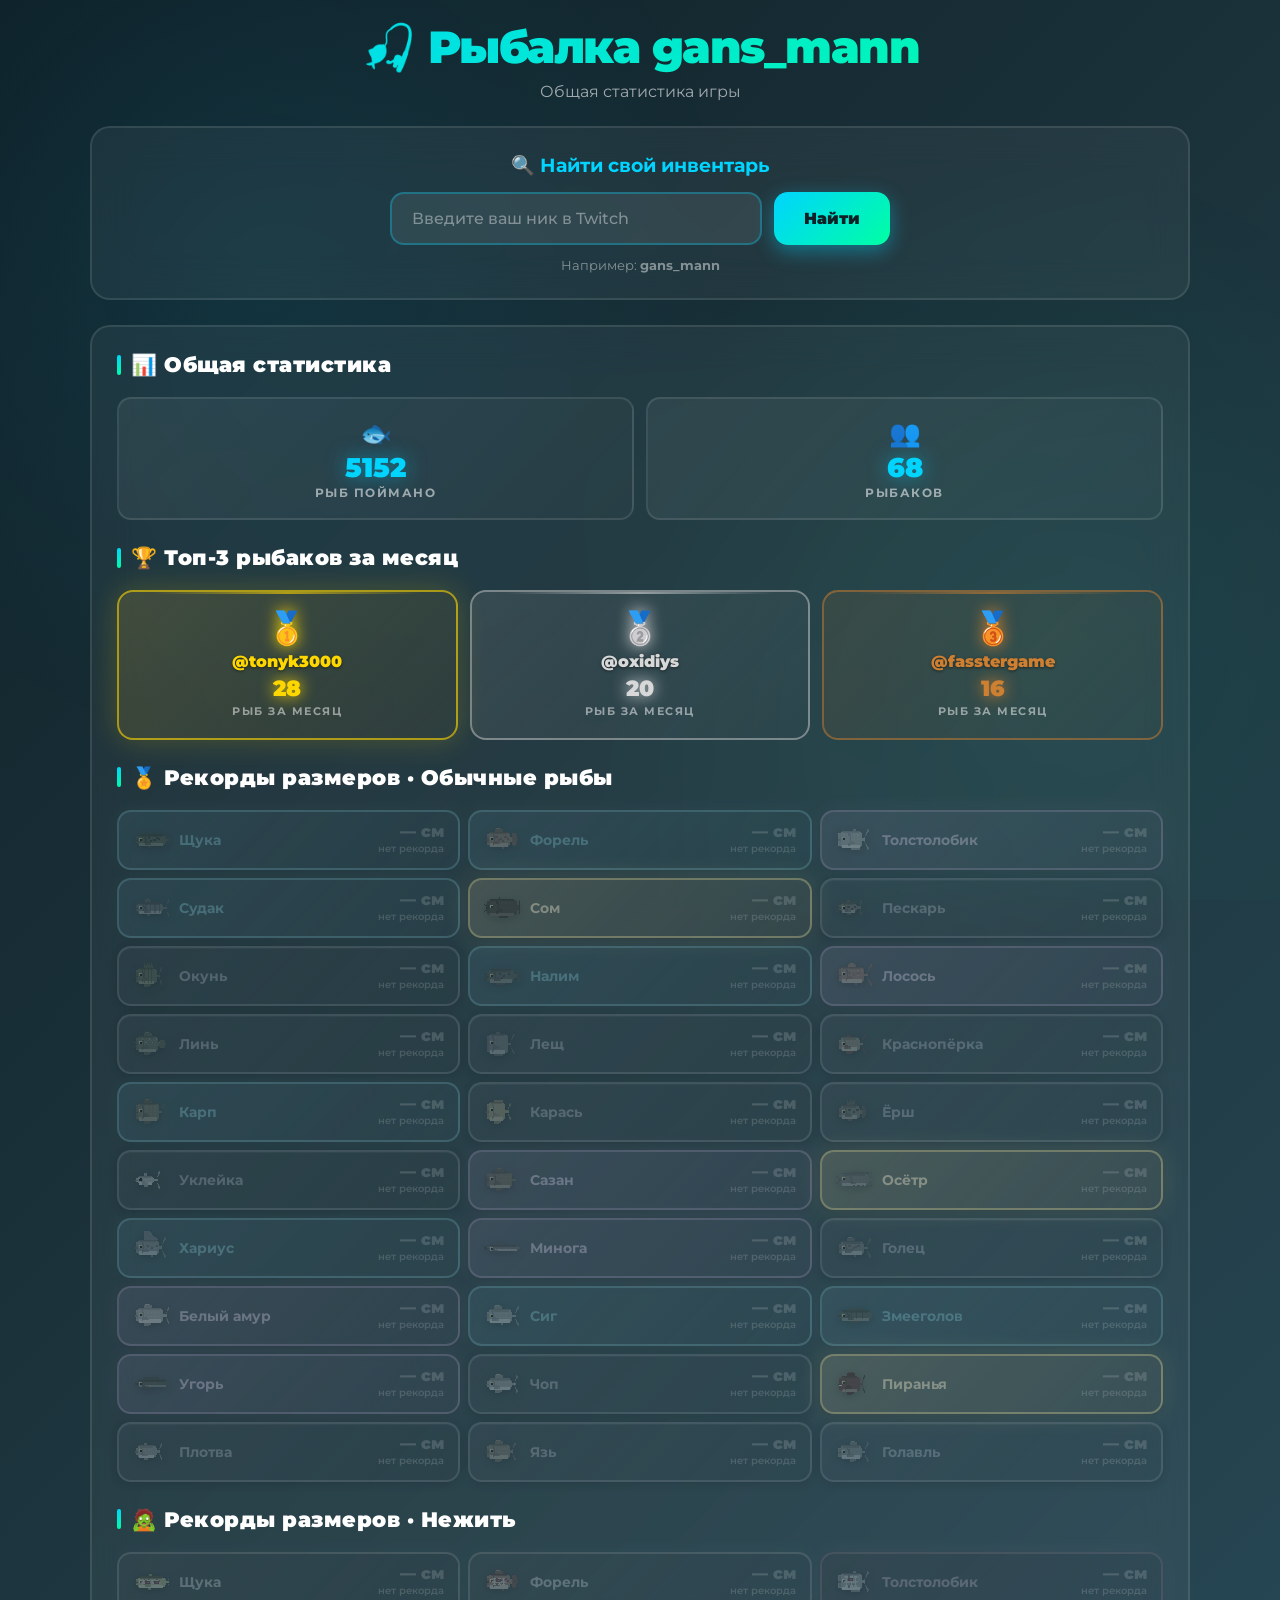
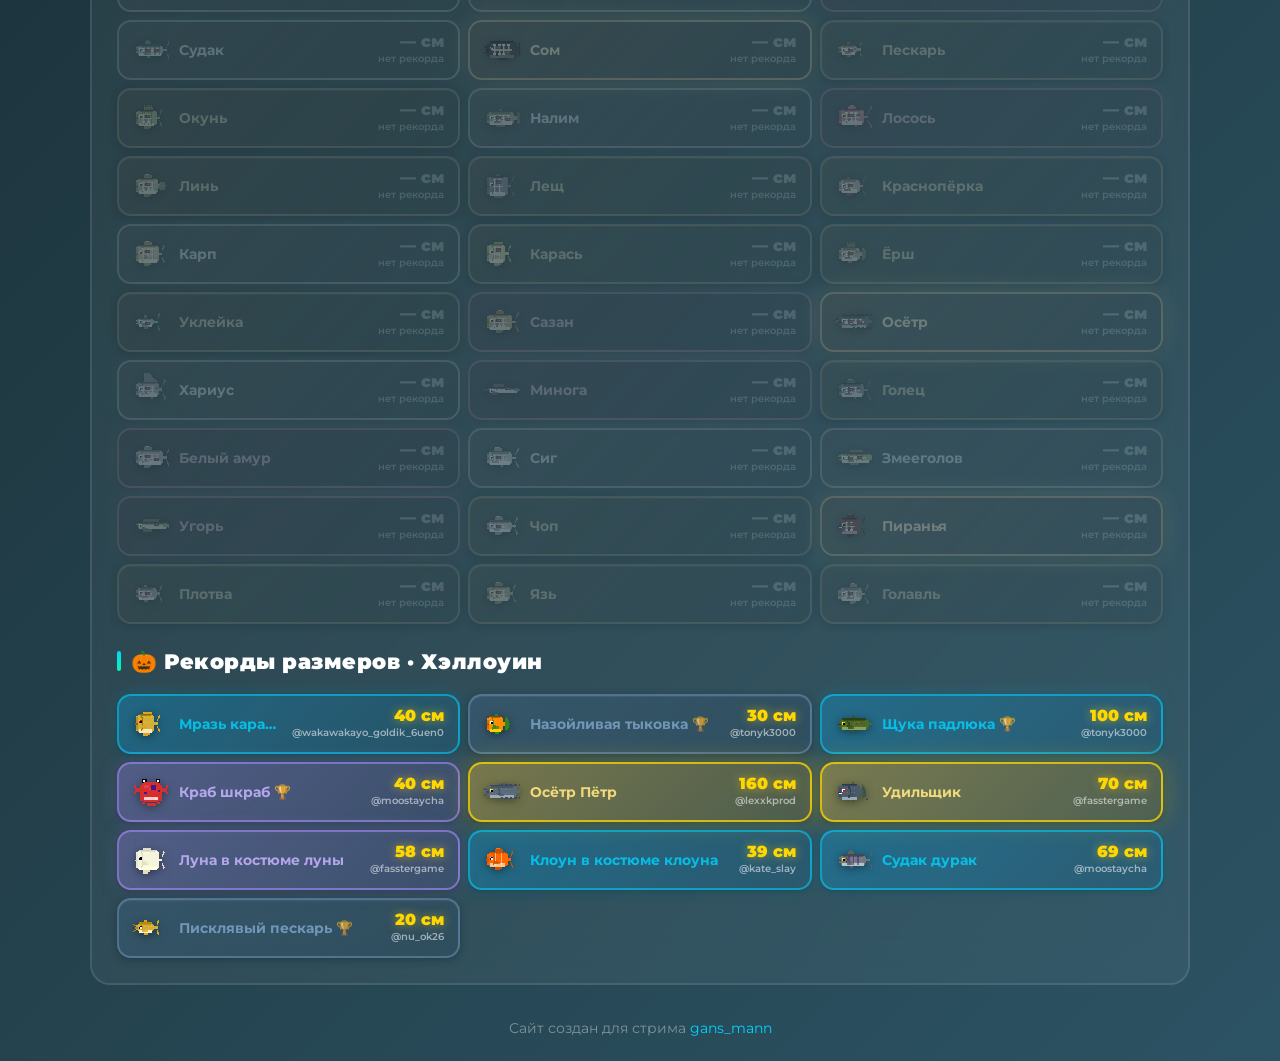
==== index.html @ c693cc6c "Update index.html" ====
<!DOCTYPE html>
<html lang="ru">
<head>
<meta charset="UTF-8">
<meta name="viewport" content="width=device-width, initial-scale=1.0">
<title>🎣 Рыбалка gans_mann</title>
<link rel="preconnect" href="https://fonts.googleapis.com">
<link rel="preconnect" href="https://fonts.gstatic.com" crossorigin>
<link href="https://fonts.googleapis.com/css2?family=Montserrat:wght@400;600;700;900&display=swap" rel="stylesheet">
<style>
* { margin: 0; padding: 0; box-sizing: border-box; }
body {
    font-family: 'Montserrat', sans-serif;
    background: linear-gradient(135deg, #0f2027 0%, #203a43 50%, #2c5364 100%);
    min-height: 100vh; color: #fff; padding: 10px;
    display: flex; justify-content: center; align-items: flex-start;
    padding-top: 20px; position: relative; overflow-x: hidden;
}
body::before {
    content: ''; position: fixed; top: 0; left: 0; width: 100%; height: 100%;
    background-image:
        radial-gradient(circle at 20% 30%, rgba(0,200,255,0.08) 0%, transparent 40%),
        radial-gradient(circle at 80% 70%, rgba(0,255,200,0.06) 0%, transparent 40%);
    pointer-events: none; z-index: 0;
}
.container { width: 100%; max-width: 1100px; position: relative; z-index: 1; }

.header { text-align: center; margin-bottom: 25px; animation: fadeInDown 0.7s ease; }
.header h1 {
    font-size: 2.8rem; font-weight: 900;
    background: linear-gradient(135deg, #00d4ff, #00ffa3);
    -webkit-background-clip: text; -webkit-text-fill-color: transparent;
    background-clip: text; margin-bottom: 8px; letter-spacing: -1.5px;
}
.header .subtitle { font-size: 1rem; color: rgba(255,255,255,0.6); }

.search-form {
    background: rgba(255,255,255,0.05);
    backdrop-filter: blur(20px);
    border: 2px solid rgba(255,255,255,0.1);
    border-radius: 20px;
    padding: 25px 30px;
    margin-bottom: 25px;
    text-align: center;
    animation: fadeInUp 0.7s ease;
}
.search-form h2 { font-size: 1.2rem; margin-bottom: 15px; color: #00d4ff; font-weight: 700; }
.search-input-wrap { display: flex; gap: 12px; max-width: 500px; margin: 0 auto; }
.search-input {
    flex: 1; padding: 15px 20px;
    background: rgba(255,255,255,0.08);
    border: 2px solid rgba(0,212,255,0.3);
    border-radius: 14px; color: #fff;
    font-family: 'Montserrat', sans-serif;
    font-size: 1rem; font-weight: 600;
    transition: all 0.3s; outline: none;
}
.search-input::placeholder { color: rgba(255,255,255,0.4); font-weight: 500; }
.search-input:focus {
    border-color: rgba(0,212,255,0.8);
    background: rgba(255,255,255,0.12);
    box-shadow: 0 0 30px rgba(0,212,255,0.3);
}
.search-button {
    padding: 15px 30px;
    background: linear-gradient(135deg, #00d4ff, #00ffa3);
    border: none; border-radius: 14px;
    color: #0f2027;
    font-family: 'Montserrat', sans-serif;
    font-size: 1rem; font-weight: 900;
    cursor: pointer; transition: all 0.3s;
    white-space: nowrap;
    box-shadow: 0 6px 20px rgba(0,212,255,0.4);
}
.search-button:hover { transform: translateY(-2px); box-shadow: 0 10px 30px rgba(0,212,255,0.6); filter: brightness(1.1); }
.search-hint { margin-top: 12px; font-size: 0.82rem; color: rgba(255,255,255,0.45); }

.section {
    background: rgba(255,255,255,0.05);
    backdrop-filter: blur(20px);
    border: 2px solid rgba(255,255,255,0.1);
    border-radius: 20px;
    padding: 25px;
    margin-bottom: 20px;
    animation: fadeInUp 0.9s ease;
}
.section h2 {
    font-size: 1.3rem; margin-bottom: 20px;
    display: flex; align-items: center; gap: 10px;
    font-weight: 900; letter-spacing: 0.5px;
}
.section h2::before {
    content: ''; width: 4px; height: 20px;
    background: linear-gradient(135deg, #00d4ff, #00ffa3);
    border-radius: 2px;
}

.stats-mini {
    display: grid;
    grid-template-columns: repeat(auto-fit, minmax(180px, 1fr));
    gap: 12px;
    margin-bottom: 25px;
}
.stat-mini {
    background: linear-gradient(135deg, rgba(255,255,255,0.06) 0%, rgba(255,255,255,0.02) 100%);
    border: 2px solid rgba(255,255,255,0.1);
    border-radius: 14px;
    padding: 18px;
    text-align: center;
    transition: all 0.3s;
}
.stat-mini:hover {
    transform: translateY(-3px);
    border-color: rgba(0,212,255,0.5);
    background: linear-gradient(135deg, rgba(0,212,255,0.12) 0%, rgba(0,212,255,0.04) 100%);
}
.stat-mini .stat-icon { font-size: 1.6rem; margin-bottom: 6px; }
.stat-mini .stat-value {
    font-size: 1.7rem; font-weight: 900;
    color: #00d4ff; line-height: 1;
    margin-bottom: 5px;
    text-shadow: 0 0 20px rgba(0,212,255,0.5);
}
.stat-mini .stat-label {
    font-size: 0.72rem;
    color: rgba(255,255,255,0.55);
    text-transform: uppercase;
    letter-spacing: 1.5px;
    font-weight: 700;
}

.top-players {
    display: grid;
    grid-template-columns: repeat(3, 1fr);
    gap: 12px;
    margin-bottom: 25px;
}
.top-player-card {
    background: linear-gradient(135deg, rgba(255,255,255,0.06) 0%, rgba(255,255,255,0.02) 100%);
    border: 2px solid rgba(255,255,255,0.1);
    border-radius: 16px;
    padding: 20px 15px;
    text-align: center;
    position: relative;
    overflow: hidden;
    transition: all 0.35s;
}
.top-player-card::before {
    content: ''; position: absolute; top: 0; left: 10%; right: 10%;
    height: 2px; opacity: 0.6;
    background: linear-gradient(90deg, transparent 0%, currentColor 50%, transparent 100%);
}
.top-player-card:hover { transform: translateY(-4px); }
.top-player-card .rank {
    font-size: 2rem; margin-bottom: 8px;
    line-height: 1;
    filter: drop-shadow(0 0 8px currentColor);
}
.top-player-card .player-name {
    font-size: 1rem; font-weight: 900;
    margin-bottom: 6px;
    word-break: break-word;
    text-shadow: 0 1px 3px rgba(0,0,0,0.5);
}
.top-player-card .player-count {
    font-size: 1.4rem; font-weight: 900;
    line-height: 1;
    text-shadow: 0 0 15px currentColor;
}
.top-player-card .player-count-label {
    font-size: 0.68rem;
    color: rgba(255,255,255,0.5);
    text-transform: uppercase;
    letter-spacing: 1.5px;
    font-weight: 700;
    margin-top: 4px;
}
.top-player-card.rank-1 {
    color: #ffd700;
    border-color: rgba(255,215,0,0.6);
    background: linear-gradient(135deg, rgba(255,200,50,0.15) 0%, rgba(200,140,0,0.05) 100%);
    box-shadow: 0 0 30px rgba(255,215,0,0.2);
}
.top-player-card.rank-1 .player-count { color: #ffd700; }
.top-player-card.rank-2 {
    color: #d8d8d8;
    border-color: rgba(200,200,200,0.5);
    background: linear-gradient(135deg, rgba(200,200,200,0.12) 0%, rgba(150,150,150,0.04) 100%);
}
.top-player-card.rank-2 .player-count { color: #d8d8d8; }
.top-player-card.rank-3 {
    color: #cd7f32;
    border-color: rgba(205,127,50,0.5);
    background: linear-gradient(135deg, rgba(205,127,50,0.12) 0%, rgba(150,90,30,0.04) 100%);
}
.top-player-card.rank-3 .player-count { color: #cd7f32; }

.records-grid {
    display: grid;
    grid-template-columns: repeat(auto-fill, minmax(260px, 1fr));
    gap: 8px;
}

.record-card {
    position: relative;
    cursor: pointer;
    z-index: 1;
    border-radius: 14px;
    padding: 10px 14px;
    display: flex;
    align-items: center;
    gap: 10px;
    transition: all 0.3s ease;
    overflow: visible;
    background-clip: padding-box;
    border: 2px solid transparent;
    background: linear-gradient(135deg, rgba(255,255,255,0.06) 0%, rgba(255,255,255,0.02) 100%);
}
.record-icon {
    width: 36px; height: 36px;
    image-rendering: pixelated;
    image-rendering: crisp-edges;
    flex-shrink: 0;
    filter: drop-shadow(0 2px 4px rgba(0,0,0,0.4));
    transition: transform 0.3s;
    position: relative;
    z-index: 2;
}
.record-card:hover .record-icon { transform: scale(1.15); }
.record-fish {
    font-size: 0.85rem; font-weight: 700; flex: 1;
    min-width: 0; overflow: hidden; text-overflow: ellipsis; white-space: nowrap;
    position: relative; z-index: 2;
}
.record-size-block {
    display: flex; flex-direction: column; align-items: flex-end;
    flex-shrink: 0; position: relative; z-index: 2;
}
.record-size {
    font-size: 1rem; font-weight: 900; color: #ffd700;
    line-height: 1; text-shadow: 0 0 10px rgba(255,215,0,0.5);
}
.record-holder {
    font-size: 0.65rem; color: rgba(255,255,255,0.55);
    font-weight: 600; margin-top: 2px; max-width: 160px;
    overflow: hidden; text-overflow: ellipsis; white-space: nowrap;
}
.record-card::after {
    content: attr(data-tooltip);
    position: absolute; bottom: calc(100% + 12px); left: 50%;
    transform: translateX(-50%) translateY(4px);
    background: linear-gradient(135deg, rgba(20, 40, 60, 0.98) 0%, rgba(15, 30, 45, 0.98) 100%);
    border: 1.5px solid rgba(0, 212, 255, 0.6); border-radius: 10px;
    padding: 8px 14px; font-size: 0.75rem; color: #00d4ff; font-weight: 700;
    white-space: nowrap; opacity: 0; pointer-events: none;
    transition: opacity 0.25s, transform 0.25s; z-index: 100;
    box-shadow: 0 6px 20px rgba(0, 0, 0, 0.6), 0 0 20px rgba(0,212,255,0.3);
    letter-spacing: 0.3px; line-height: 1.4;
}
.record-card::before {
    content: ''; position: absolute; bottom: calc(100% + 6px); left: 50%;
    transform: translateX(-50%) translateY(4px);
    border: 6px solid transparent; border-top-color: rgba(0, 212, 255, 0.6);
    opacity: 0; transition: opacity 0.25s, transform 0.25s; z-index: 100; pointer-events: none;
}
.record-card:hover::after { opacity: 1; transform: translateX(-50%) translateY(0); }
.record-card:hover::before { opacity: 1; transform: translateX(-50%) translateY(0); }

.record-card.rarity-common {
    color: rgba(140, 180, 220, 0.7); border-color: rgba(120, 160, 200, 0.45);
    background: linear-gradient(135deg, rgba(70, 110, 150, 0.28) 0%, rgba(40, 70, 100, 0.15) 100%);
    box-shadow: 0 2px 8px rgba(0,0,0,0.25), inset 0 1px 0 rgba(255,255,255,0.06);
}
.record-card.rarity-common:hover {
    border-color: rgba(170, 210, 250, 0.85);
    background: linear-gradient(135deg, rgba(100, 150, 200, 0.4) 0%, rgba(60, 100, 140, 0.22) 100%);
    transform: translateY(-3px); box-shadow: 0 8px 24px rgba(120, 180, 230, 0.3);
}
.record-card.rarity-rare {
    color: rgba(0, 212, 255, 0.8); border-color: rgba(0, 212, 255, 0.55);
    background: linear-gradient(135deg, rgba(0, 180, 255, 0.28) 0%, rgba(0, 120, 180, 0.15) 100%);
    box-shadow: 0 2px 8px rgba(0,0,0,0.25), 0 0 14px rgba(0,212,255,0.2);
}
.record-card.rarity-rare:hover {
    border-color: rgba(100, 235, 255, 1);
    background: linear-gradient(135deg, rgba(0, 212, 255, 0.45) 0%, rgba(0, 150, 220, 0.25) 100%);
    transform: translateY(-3px); box-shadow: 0 8px 28px rgba(0, 212, 255, 0.45);
}
.record-card.rarity-epic {
    color: rgba(200, 180, 255, 0.85); border-color: rgba(167, 139, 250, 0.6);
    background: linear-gradient(135deg, rgba(167, 139, 250, 0.3) 0%, rgba(120, 90, 200, 0.15) 100%);
    box-shadow: 0 2px 8px rgba(0,0,0,0.25), 0 0 18px rgba(167,139,250,0.25);
}
.record-card.rarity-epic:hover {
    border-color: rgba(220, 205, 255, 1);
    background: linear-gradient(135deg, rgba(167, 139, 250, 0.48) 0%, rgba(140, 110, 220, 0.28) 100%);
    transform: translateY(-3px); box-shadow: 0 8px 32px rgba(167, 139, 250, 0.5);
}
.record-card.rarity-legendary {
    color: rgba(255, 230, 130, 0.9); border-color: rgba(255, 215, 0, 0.75);
    background: linear-gradient(135deg, rgba(255, 200, 50, 0.35) 0%, rgba(200, 140, 0, 0.18) 100%);
    box-shadow: 0 2px 8px rgba(0,0,0,0.25), 0 0 24px rgba(255,215,0,0.3);
    animation: legendaryPulse 3s ease-in-out infinite;
}
@keyframes legendaryPulse {
    0%, 100% { box-shadow: 0 2px 8px rgba(0,0,0,0.25), 0 0 24px rgba(255,215,0,0.3); }
    50% { box-shadow: 0 2px 8px rgba(0,0,0,0.25), 0 0 40px rgba(255,215,0,0.55); }
}
.record-card.rarity-legendary:hover {
    border-color: rgba(255, 245, 150, 1);
    background: linear-gradient(135deg, rgba(255, 215, 0, 0.5) 0%, rgba(220, 160, 20, 0.3) 100%);
    transform: translateY(-3px); box-shadow: 0 8px 40px rgba(255, 215, 0, 0.6);
}

.record-card.undead.rarity-common {
    color: rgba(150, 170, 120, 0.8); border-color: rgba(120, 130, 90, 0.55);
    background: linear-gradient(135deg, rgba(70, 80, 60, 0.4) 0%, rgba(40, 50, 35, 0.2) 100%);
}
.record-card.undead.rarity-common:hover {
    border-color: rgba(180, 200, 140, 0.9);
    background: linear-gradient(135deg, rgba(100, 120, 80, 0.55) 0%, rgba(60, 75, 50, 0.3) 100%);
    box-shadow: 0 8px 24px rgba(140, 160, 100, 0.4);
}
.record-card.undead.rarity-rare {
    color: rgba(130, 180, 200, 0.85); border-color: rgba(100, 140, 160, 0.65);
    background: linear-gradient(135deg, rgba(60, 90, 110, 0.4) 0%, rgba(40, 60, 80, 0.2) 100%);
}
.record-card.undead.rarity-rare:hover {
    border-color: rgba(160, 210, 240, 0.95);
    background: linear-gradient(135deg, rgba(90, 130, 160, 0.55) 0%, rgba(60, 90, 110, 0.3) 100%);
    box-shadow: 0 8px 28px rgba(110, 160, 190, 0.45);
}
.record-card.undead.rarity-epic {
    color: rgba(160, 140, 190, 0.85); border-color: rgba(120, 100, 140, 0.7);
    background: linear-gradient(135deg, rgba(80, 60, 100, 0.4) 0%, rgba(50, 40, 70, 0.2) 100%);
}
.record-card.undead.rarity-epic:hover {
    border-color: rgba(200, 180, 230, 0.95);
    background: linear-gradient(135deg, rgba(120, 95, 150, 0.55) 0%, rgba(80, 65, 110, 0.3) 100%);
    box-shadow: 0 8px 30px rgba(150, 120, 180, 0.45);
}
.record-card.undead.rarity-legendary {
    color: rgba(200, 180, 120, 0.9); border-color: rgba(160, 140, 70, 0.8);
    background: linear-gradient(135deg, rgba(110, 90, 50, 0.42) 0%, rgba(70, 55, 30, 0.22) 100%);
    animation: undeadLegendaryPulse 3s ease-in-out infinite;
}
@keyframes undeadLegendaryPulse {
    0%, 100% { box-shadow: 0 2px 8px rgba(0,0,0,0.3), 0 0 26px rgba(160,140,70,0.3); }
    50% { box-shadow: 0 2px 8px rgba(0,0,0,0.3), 0 0 42px rgba(160,140,70,0.55); }
}
.record-card.undead.rarity-legendary:hover {
    border-color: rgba(230, 210, 120, 1);
    background: linear-gradient(135deg, rgba(140, 120, 70, 0.58) 0%, rgba(95, 80, 45, 0.32) 100%);
    box-shadow: 0 8px 40px rgba(170, 150, 80, 0.6);
}

.record-card.empty { opacity: 0.5; filter: grayscale(0.7); }
.record-card.empty:hover { opacity: 0.8; filter: grayscale(0.3); transform: translateY(-2px); }
.record-icon.faded { opacity: 0.6; }
.record-size.empty-size { color: rgba(255,255,255,0.3); text-shadow: none; }
.record-card.empty .record-holder { color: rgba(255,255,255,0.3); }

.loading { text-align: center; padding: 60px 20px; color: rgba(255,255,255,0.5); font-size: 1rem; }
.loading::after {
    content: ''; display: inline-block; width: 20px; height: 20px;
    border: 2px solid rgba(0,212,255,0.3); border-top-color: #00d4ff;
    border-radius: 50%; animation: spin 0.8s linear infinite;
    margin-left: 10px; vertical-align: middle;
}
.footer { text-align: center; margin-top: 20px; padding: 15px; font-size: 0.85rem; color: rgba(255,255,255,0.4); }
.footer a { color: #00d4ff; text-decoration: none; transition: color 0.3s; }
.footer a:hover { color: #00ffa3; }

@keyframes fadeInDown { from { opacity: 0; transform: translateY(-25px); } to { opacity: 1; transform: translateY(0); } }
@keyframes fadeInUp { from { opacity: 0; transform: translateY(25px); } to { opacity: 1; transform: translateY(0); } }
@keyframes spin { to { transform: rotate(360deg); } }

@media (max-width: 700px) {
    body { padding: 8px; padding-top: 12px; }
    .header h1 { font-size: 2rem; }
    .search-form { padding: 20px; }
    .search-input-wrap { flex-direction: column; }
    .search-button { width: 100%; }
    .section { padding: 18px; }
    .section h2 { font-size: 1.1rem; }
    .top-players { grid-template-columns: 1fr; }
    .records-grid { grid-template-columns: 1fr; }
    .stat-mini .stat-value { font-size: 1.4rem; }
}
</style>
</head>
<body>
<div class="container">
    <div class="header">
        <h1>🎣 Рыбалка gans_mann</h1>
        <p class="subtitle">Общая статистика игры</p>
    </div>

    <div class="search-form">
        <h2>🔍 Найти свой инвентарь</h2>
        <div class="search-input-wrap">
            <input type="text" id="nickInput" class="search-input" placeholder="Введите ваш ник в Twitch" maxlength="50" autocomplete="off">
            <button class="search-button" id="searchBtn">Найти</button>
        </div>
        <p class="search-hint">Например: <b>gans_mann</b></p>
    </div>

    <div class="section" id="statsSection" style="display: none;">
        <h2>📊 Общая статистика</h2>
        <div class="stats-mini" id="statsMini"></div>

        <h2 style="margin-top: 25px;">🏆 Топ-3 рыбаков за месяц</h2>
        <div class="top-players" id="topPlayers"></div>
<div id="bossSection" style="display: none; margin-bottom: 25px;">
    <h2 style="margin-top: 0;">💀 Рекорд Босса</h2>
    <div id="recordsBoss" style="display: grid; grid-template-columns: 1fr; gap: 10px;"></div>
</div>
        <h2 style="margin-top: 25px;">🏅 Рекорды размеров · Обычные рыбы</h2>
        <div class="records-grid" id="recordsRegular"></div>

        <h2 style="margin-top: 25px;">🧟 Рекорды размеров · Нежить</h2>
        <div class="records-grid" id="recordsUndead"></div>
        
        <h2 style="margin-top: 25px;">🎃 Рекорды размеров · Хэллоуин</h2>
        <div class="records-grid" id="recordsHalloween"></div>
    </div>

    <div class="loading" id="loading">Загрузка данных...</div>

    <div class="footer">
        <p>Сайт создан для стрима <a href="https://twitch.tv/gans_mann" target="_blank">gans_mann</a></p>
    </div>
</div>

<script src="/fish-icons.js"></script>
<script>
const DATA_URL = '/data.json';

const nickInput = document.getElementById('nickInput');
const searchBtn = document.getElementById('searchBtn');

function goToPlayer() {
    const nick = nickInput.value.trim();
    if (!nick) {
        nickInput.focus();
        nickInput.style.borderColor = 'rgba(255,100,100,0.8)';
        setTimeout(() => nickInput.style.borderColor = 'rgba(0,212,255,0.3)', 800);
        return;
    }
    window.location.href = '/inventory.html?player=' + encodeURIComponent(nick);
}
searchBtn.addEventListener('click', goToPlayer);
nickInput.addEventListener('keydown', (e) => { if (e.key === 'Enter') goToPlayer(); });

const ALL_FISH = [
    "Щука", "Форель", "Толстолобик", "Судак", "Сом",
    "Пескарь", "Окунь", "Налим", "Лосось", "Линь",
    "Лещ", "Краснопёрка", "Карп", "Карась", "Ёрш",
    "Уклейка", "Сазан", "Осётр", "Хариус", "Минога",
    "Голец", "Белый амур", "Сиг", "Змееголов", "Угорь",
    "Чоп", "Пиранья", "Плотва", "Язь", "Голавль"
];

const HALLOWEEN_FISH = [
        "Мразь карась", "Назойливая тыковка", "Щука падлюка", "Краб шкраб", "Осётр Пётр", "Удильщик", 
    "Луна в костюме луны", "Клоун в костюме клоуна", "Судак дурак", "Писклявый пескарь"
];

const FISH_DATA = {
    'Щука':       { min: 10, max: 120, rarity: 'rare' },
    'Форель':     { min: 10, max: 70,  rarity: 'rare' },
    'Карп':       { min: 20, max: 100, rarity: 'rare' },
    'Окунь':      { min: 10, max: 40,  rarity: 'common' },
    'Сом':        { min: 10, max: 250, rarity: 'legendary' },
    'Осётр':      { min: 20, max: 200, rarity: 'legendary' },
    'Пиранья':    { min: 5,  max: 30,  rarity: 'legendary' },
    'Лосось':     { min: 20, max: 120, rarity: 'epic' },
    'Уклейка':    { min: 5,  max: 15,  rarity: 'common' },
    'Плотва':     { min: 7,  max: 30,  rarity: 'common' },
    'Ёрш':        { min: 5,  max: 20,  rarity: 'common' },
    'Лещ':        { min: 15, max: 60,  rarity: 'common' },
    'Голавль':    { min: 10, max: 60,  rarity: 'common' },
    'Язь':        { min: 10, max: 60,  rarity: 'common' },
    'Линь':       { min: 20, max: 50,  rarity: 'common' },
    'Судак':      { min: 10, max: 90,  rarity: 'rare' },
    'Голец':      { min: 20, max: 60,  rarity: 'common' },
    'Сиг':        { min: 20, max: 60,  rarity: 'rare' },
    'Хариус':     { min: 20, max: 50,  rarity: 'rare' },
    'Змееголов':  { min: 20, max: 100, rarity: 'rare' },
    'Налим':      { min: 20, max: 80,  rarity: 'rare' },
    'Минога':     { min: 15, max: 40,  rarity: 'epic' },
    'Толстолобик':{ min: 10, max: 100, rarity: 'epic' },
    'Белый амур': { min: 30, max: 120, rarity: 'epic' },
    'Угорь':      { min: 20, max: 150, rarity: 'epic' },
    'Чоп':        { min: 5,  max: 30,  rarity: 'common' },
    'Сазан':      { min: 20, max: 100, rarity: 'epic' },
    'Карась':     { min: 10, max: 40,  rarity: 'common' },
    'Краснопёрка':{ min: 5,  max: 35,  rarity: 'common' },
    'Пескарь':    { min: 5,  max: 15,  rarity: 'common' },
    
    // ХЭЛЛОУИН
    'Мразь карась':       { min: 10, max: 40, rarity: 'rare' },
    'Назойливая тыковка': { min: 10, max: 30, rarity: 'common' },
    'Щука падлюка':       { min: 30, max: 100, rarity: 'rare' },
    'Краб шкраб':         { min: 10, max: 40, rarity: 'epic' },
    'Осётр Пётр':         { min: 50, max: 180, rarity: 'legendary' },
    'Удильщик':           { min: 20, max: 80, rarity: 'legendary' },
    'Луна в костюме луны':{ min: 20, max: 60, rarity: 'epic' },
    'Клоун в костюме клоуна': { min: 10, max: 40, rarity: 'rare' },
    'Судак дурак':        { min: 20, max: 70, rarity: 'rare' },
    'Писклявый пескарь':  { min: 5, max: 20, rarity: 'common' }
};

let lastDataHash = '';

function loadAndRender(silent) {
    fetch(DATA_URL + '?t=' + Date.now())
        .then(response => {
            if (!response.ok) throw new Error('HTTP ' + response.status);
            return response.json();
        })
        .then(data => {
            const newHash = JSON.stringify(data);
            if (silent && lastDataHash === newHash) return;
            lastDataHash = newHash;

            document.getElementById('loading').style.display = 'none';

            if (data._lifetimeCatches) window._lifetimeCatches = data._lifetimeCatches;
            if (data._personalRecords) window._personalRecords = data._personalRecords;

            if (data._stats) {
                renderStatsMini(data._stats);
                renderTopPlayers(data._stats);
            }
            if (data._records) {
                renderRecords(data._records);
            }

            document.getElementById('statsSection').style.display = 'block';
        })
        .catch(err => {
            if (!silent) {
                console.error(err);
                document.getElementById('loading').innerHTML = '<span style="color:#ff6b6b">Не удалось загрузить данные</span>';
            }
        });
}

function renderStatsMini(stats) {
    const el = document.getElementById('statsMini');
    el.innerHTML = `
        <div class="stat-mini">
            <div class="stat-icon">🐟</div>
            <div class="stat-value">${stats.totalFish || 0}</div>
            <div class="stat-label">Рыб поймано</div>
        </div>
        <div class="stat-mini">
            <div class="stat-icon">👥</div>
            <div class="stat-value">${stats.totalPlayers || 0}</div>
            <div class="stat-label">Рыбаков</div>
        </div>
    `;
}

function renderTopPlayers(stats) {
    const el = document.getElementById('topPlayers');
    const top3 = (stats && stats.topPlayers) ? stats.topPlayers : [];

    if (top3.length === 0) {
        el.innerHTML = '<div style="color:rgba(255,255,255,0.5);grid-column:1/-1;text-align:center;padding:20px;">Пока нет рыбаков в этом месяце</div>';
        return;
    }

    const ranks = [
        { icon: '🥇', cls: 'rank-1' },
        { icon: '🥈', cls: 'rank-2' },
        { icon: '🥉', cls: 'rank-3' }
    ];

    el.innerHTML = top3.map((p, i) => {
        const rank = ranks[i] || ranks[2];
        return `
            <div class="top-player-card ${rank.cls}">
                <div class="rank">${rank.icon}</div>
                <div class="player-name">@${escapeHtml(p.name)}</div>
                <div class="player-count">${p.count}</div>
                <div class="player-count-label">рыб за месяц</div>
            </div>
        `;
    }).join('');
}

function renderRecords(records) {
    const regularEl = document.getElementById('recordsRegular');
    const undeadEl = document.getElementById('recordsUndead');
    const halloweenEl = document.getElementById('recordsHalloween');

    const regularRows = [];
    const undeadRows = [];
    const halloweenRows = [];

    for (const fish of ALL_FISH) {
        const r = records[fish] || null;
        const info = FISH_DATA[fish] || { rarity: 'common', max: 0 };
        const rarity = info.rarity || 'common';
        const maxSize = info.max || 0;
        const icon = getFishIcon(fish);
        const lifetimeCount = getLifetimeCount(fish);

        if (r) {
            const isTrophy = maxSize > 0 && r.size >= maxSize;
            regularRows.push(`
                <div class="record-card rarity-${rarity}" data-tooltip="🎣 Поймано за всё время: ${lifetimeCount}">
                    <img src="${icon}" alt="${escapeHtml(fish)}" class="record-icon">
                    <div class="record-fish">${escapeHtml(fish)}${isTrophy ? ' 🏆' : ''}</div>
                    <div class="record-size-block">
                        <div class="record-size">${r.size} см</div>
                        <div class="record-holder">@${escapeHtml(r.holder)}</div>
                    </div>
                </div>
            `);
        } else {
            regularRows.push(`
                <div class="record-card rarity-${rarity} empty" data-tooltip="🎣 Ещё не поймана">
                    <img src="${icon}" alt="${escapeHtml(fish)}" class="record-icon faded">
                    <div class="record-fish">${escapeHtml(fish)}</div>
                    <div class="record-size-block">
                        <div class="record-size empty-size">— см</div>
                        <div class="record-holder">нет рекорда</div>
                    </div>
                </div>
            `);
        }
    }

    for (const fish of ALL_FISH) {
        const undeadFish = 'Нежить ' + fish.toLowerCase();
        const r = records[undeadFish] || null;
        const info = FISH_DATA[fish] || { rarity: 'common', max: 0 };
        const rarity = info.rarity || 'common';
        const maxSize = info.max || 0;
        const icon = getFishIcon(undeadFish);
        const lifetimeCount = getLifetimeCount(undeadFish);

        if (r) {
            const isTrophy = maxSize > 0 && r.size >= maxSize;
            undeadRows.push(`
                <div class="record-card undead rarity-${rarity}" data-tooltip="🧟 Поймано за всё время: ${lifetimeCount}">
                    <img src="${icon}" alt="${escapeHtml(fish)}" class="record-icon">
                    <div class="record-fish">${escapeHtml(fish)}${isTrophy ? ' 🏆' : ''}</div>
                    <div class="record-size-block">
                        <div class="record-size">${r.size} см</div>
                        <div class="record-holder">@${escapeHtml(r.holder)}</div>
                    </div>
                </div>
            `);
        } else {
            undeadRows.push(`
                <div class="record-card undead rarity-${rarity} empty" data-tooltip="🧟 Ещё не поймана">
                    <img src="${icon}" alt="${escapeHtml(fish)}" class="record-icon faded">
                    <div class="record-fish">${escapeHtml(fish)}</div>
                    <div class="record-size-block">
                        <div class="record-size empty-size">— см</div>
                        <div class="record-holder">нет рекорда</div>
                    </div>
                </div>
            `);
        }
    }

    for (const fish of HALLOWEEN_FISH) {
        const r = records[fish] || null;
        const info = FISH_DATA[fish] || { rarity: 'common', max: 0 };
        const rarity = info.rarity || 'common';
        const maxSize = info.max || 0;
        const icon = getFishIcon(fish);
        const lifetimeCount = getLifetimeCount(fish);

        if (r) {
            const isTrophy = maxSize > 0 && r.size >= maxSize;
            halloweenRows.push(`
                <div class="record-card rarity-${rarity}" data-tooltip="🎃 Поймано за всё время: ${lifetimeCount}">
                    <img src="${icon}" alt="${escapeHtml(fish)}" class="record-icon">
                    <div class="record-fish">${escapeHtml(fish)}${isTrophy ? ' 🏆' : ''}</div>
                    <div class="record-size-block">
                        <div class="record-size">${r.size} см</div>
                        <div class="record-holder">@${escapeHtml(r.holder)}</div>
                    </div>
                </div>
            `);
        } else {
            halloweenRows.push(`
                <div class="record-card rarity-${rarity} empty" data-tooltip="🎃 Ещё не поймана">
                    <img src="${icon}" alt="${escapeHtml(fish)}" class="record-icon faded">
                    <div class="record-fish">${escapeHtml(fish)}</div>
                    <div class="record-size-block">
                        <div class="record-size empty-size">— см</div>
                        <div class="record-holder">нет рекорда</div>
                    </div>
                </div>
            `);
        }
    }

    regularEl.innerHTML = regularRows.join('');
    undeadEl.innerHTML = undeadRows.join('');
    if (halloweenEl) halloweenEl.innerHTML = halloweenRows.join('');
        // === БОССЫ (Рекорды) ===
    const bossEl = document.getElementById('recordsBoss');
    if (bossEl && records['Босс Лосось']) {
        const r = records['Босс Лосось'];
        const icon = getBossHtml(); // Используем ту же HTML-отрисовку, что и в инвентаре
        bossEl.innerHTML = `
            <div class="record-card boss-record" style="border: 3px solid red; background: radial-gradient(circle, rgba(80,0,0,0.8) 0%, rgba(10,0,0,0.9) 100%); box-shadow: 0 0 20px red;">
                <div style="display: flex; align-items: center; gap: 20px;">
                    <div style="width: 80px; height: 60px;">${icon}</div>
                    <div>
                        <div style="font-size: 1.2rem; font-weight: 900; color: #ff3333; text-shadow: 0 0 10px red;">БОСС ЛОСОСЬ</div>
                        <div style="font-size: 1.5rem; font-weight: 900; color: white;">${r.size} см</div>
                        <div style="font-size: 0.8rem; color: rgba(255,255,255,0.6);">@${escapeHtml(r.holder)}</div>
                    </div>
                </div>
            </div>
        `;
        document.getElementById('bossSection').style.display = 'block';
    }
}

function getLifetimeCount(fishName) {
    if (!window._lifetimeCatches) return 0;
    const normalize = (s) => String(s).toLowerCase().replace('ё', 'е').trim();
    const targetKey = normalize(fishName);
    let total = 0;

    for (const player in window._lifetimeCatches) {
        const playerCatches = window._lifetimeCatches[player];
        if (!playerCatches || typeof playerCatches !== 'object') continue;
        for (const storedFish in playerCatches) {
            if (normalize(storedFish) === targetKey) {
                total += playerCatches[storedFish] || 0;
            }
        }
    }
    return total;
}

function escapeHtml(text) {
    if (!text) return '';
    return String(text)
        .replace(/&/g, '&amp;').replace(/</g, '&lt;').replace(/>/g, '&gt;')
        .replace(/"/g, '&quot;').replace(/'/g, '&#39;');
}

loadAndRender(false);
setInterval(() => loadAndRender(true), 30000);
</script>
</body>
</html>
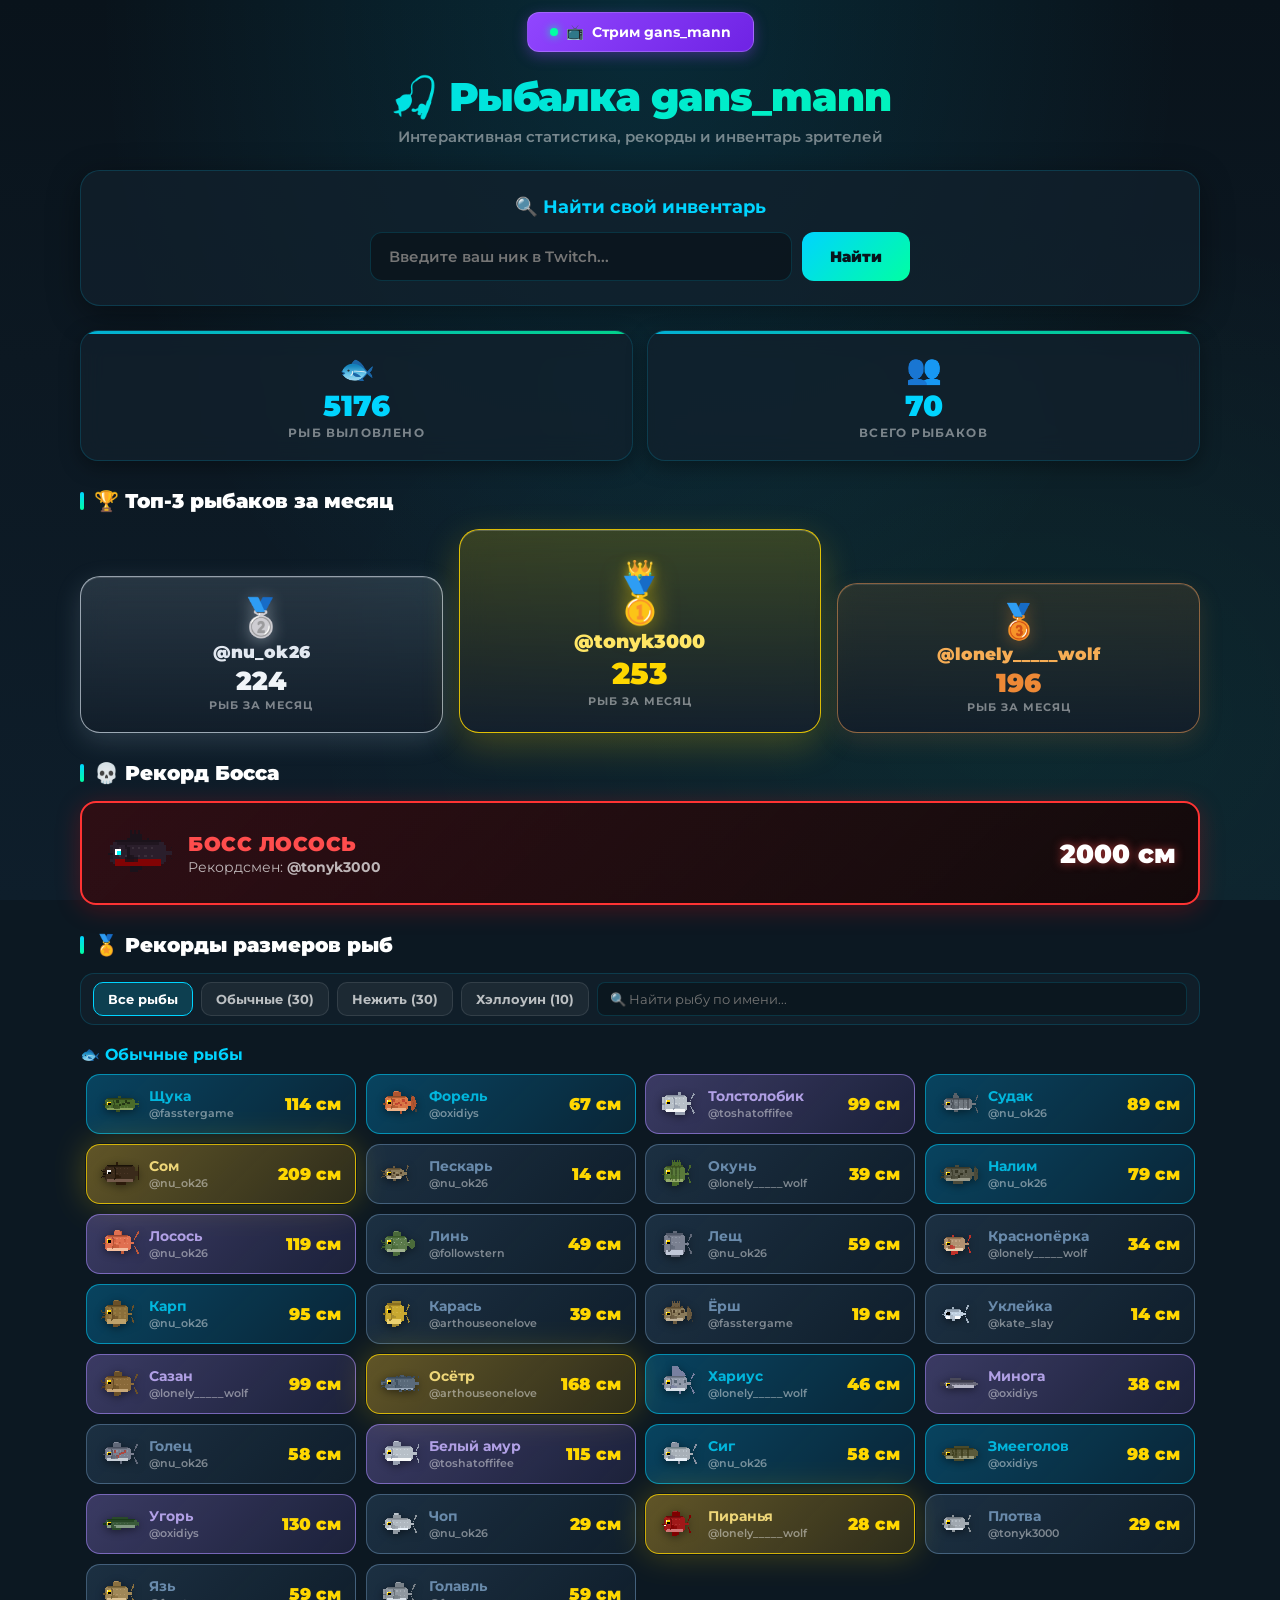
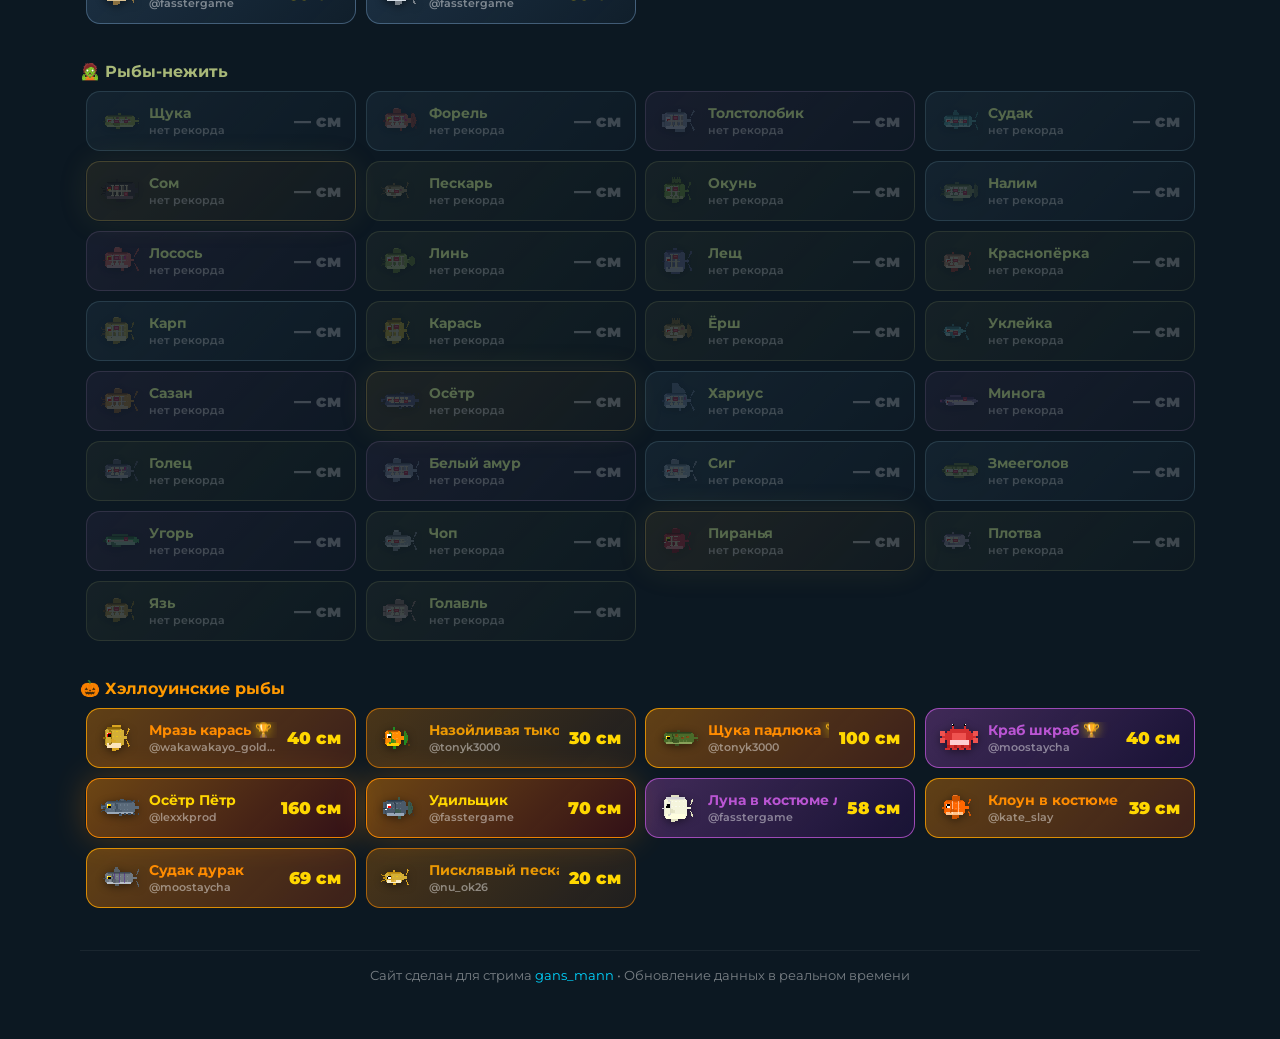
==== commit 8d125311: "Update index.html" ====
--- a/index.html
+++ b/index.html
@@ -3,249 +3,216 @@
 <head>
 <meta charset="UTF-8">
 <meta name="viewport" content="width=device-width, initial-scale=1.0">
-<title>🎣 Рыбалка gans_mann</title>
+<title>🎣 Рыбалка gans_mann — Статистика и Рекорды</title>
+<link rel="icon" type="image/svg+xml" href="./favicon.svg">
 <link rel="preconnect" href="https://fonts.googleapis.com">
 <link rel="preconnect" href="https://fonts.gstatic.com" crossorigin>
 <link href="https://fonts.googleapis.com/css2?family=Montserrat:wght@400;600;700;900&display=swap" rel="stylesheet">
 <style>
+:root {
+    --bg-main: #0c1822;
+    --bg-card: rgba(18, 32, 45, 0.75);
+    --bg-card-hover: rgba(25, 45, 65, 0.85);
+    --border-card: rgba(0, 212, 255, 0.16);
+    --border-hover: rgba(0, 212, 255, 0.55);
+    --accent-cyan: #00d4ff;
+    --accent-green: #00ffa3;
+    --accent-gold: #ffd700;
+    --text-primary: #ffffff;
+    --text-secondary: rgba(255, 255, 255, 0.7);
+    --text-muted: rgba(255, 255, 255, 0.45);
+}
+
 * { margin: 0; padding: 0; box-sizing: border-box; }
+
 body {
     font-family: 'Montserrat', sans-serif;
-    background: linear-gradient(135deg, #0f2027 0%, #203a43 50%, #2c5364 100%);
-    min-height: 100vh; color: #fff; padding: 10px;
-    display: flex; justify-content: center; align-items: flex-start;
-    padding-top: 20px; position: relative; overflow-x: hidden;
-}
-body::before {
-    content: ''; position: fixed; top: 0; left: 0; width: 100%; height: 100%;
-    background-image:
-        radial-gradient(circle at 20% 30%, rgba(0,200,255,0.08) 0%, transparent 40%),
-        radial-gradient(circle at 80% 70%, rgba(0,255,200,0.06) 0%, transparent 40%);
-    pointer-events: none; z-index: 0;
-}
-.container { width: 100%; max-width: 1100px; position: relative; z-index: 1; }
-
-.header { text-align: center; margin-bottom: 25px; animation: fadeInDown 0.7s ease; }
+    background-color: var(--bg-main);
+    background-image: 
+        radial-gradient(ellipse at 50% 0%, rgba(0, 212, 255, 0.12) 0%, transparent 60%),
+        radial-gradient(ellipse at 80% 80%, rgba(0, 255, 163, 0.06) 0%, transparent 50%),
+        linear-gradient(180deg, #09131b 0%, #0c1822 40%, #0e1e2b 100%);
+    background-attachment: fixed;
+    min-height: 100vh; color: var(--text-primary);
+    padding: 12px 14px 40px; display: flex; justify-content: center;
+    overflow-x: hidden; -webkit-font-smoothing: antialiased;
+}
+
+.container { width: 100%; max-width: 1120px; position: relative; z-index: 1; }
+
+/* Кнопка стрима сверху */
+.stream-btn-top {
+    display: flex; justify-content: center; margin-bottom: 20px;
+}
+.twitch-btn {
+    display: inline-flex; align-items: center; gap: 8px;
+    background: linear-gradient(135deg, #9146ff 0%, #6f23e4 100%);
+    color: #fff; padding: 10px 22px; border-radius: 12px;
+    font-size: 0.9rem; font-weight: 700; text-decoration: none;
+    transition: transform 0.2s, box-shadow 0.2s, filter 0.2s;
+    border: 1px solid rgba(255, 255, 255, 0.2);
+    box-shadow: 0 4px 14px rgba(145, 70, 255, 0.35);
+}
+.twitch-btn:hover {
+    background: linear-gradient(135deg, #a15aff 0%, #7d35ef 100%);
+    transform: translateY(-2px); box-shadow: 0 6px 22px rgba(145, 70, 255, 0.6);
+}
+.twitch-pulse-dot {
+    width: 8px; height: 8px; background: #00ffa3; border-radius: 50%;
+    box-shadow: 0 0 8px #00ffa3; display: inline-block; flex-shrink: 0;
+}
+
+/* Заголовок */
+.header { text-align: center; margin-bottom: 24px; animation: fadeInDown 0.7s ease; }
+@keyframes fadeInDown { from { opacity: 0; transform: translateY(-25px); } to { opacity: 1; transform: translateY(0); } }
 .header h1 {
-    font-size: 2.8rem; font-weight: 900;
-    background: linear-gradient(135deg, #00d4ff, #00ffa3);
+    font-size: 2.5rem; font-weight: 900;
+    background: linear-gradient(135deg, var(--accent-cyan), var(--accent-green));
     -webkit-background-clip: text; -webkit-text-fill-color: transparent;
-    background-clip: text; margin-bottom: 8px; letter-spacing: -1.5px;
-}
-.header .subtitle { font-size: 1rem; color: rgba(255,255,255,0.6); }
-
-.search-form {
-    background: rgba(255,255,255,0.05);
-    backdrop-filter: blur(20px);
-    border: 2px solid rgba(255,255,255,0.1);
-    border-radius: 20px;
-    padding: 25px 30px;
-    margin-bottom: 25px;
-    text-align: center;
+    background-clip: text; margin-bottom: 6px; letter-spacing: -1px;
+}
+.header .subtitle { font-size: 0.95rem; color: var(--text-muted); font-weight: 600; }
+
+/* Форма поиска */
+.search-box {
+    background: var(--bg-card); border: 1px solid var(--border-card);
+    border-radius: 20px; padding: 24px; margin-bottom: 24px;
+    box-shadow: 0 8px 32px rgba(0, 0, 0, 0.4);
     animation: fadeInUp 0.7s ease;
 }
-.search-form h2 { font-size: 1.2rem; margin-bottom: 15px; color: #00d4ff; font-weight: 700; }
-.search-input-wrap { display: flex; gap: 12px; max-width: 500px; margin: 0 auto; }
+@keyframes fadeInUp { from { opacity: 0; transform: translateY(25px); } to { opacity: 1; transform: translateY(0); } }
+.search-title {
+    font-size: 1.15rem; margin-bottom: 14px; color: var(--accent-cyan);
+    font-weight: 700; text-align: center;
+}
+.search-input-wrap { display: flex; gap: 10px; max-width: 540px; margin: 0 auto; position: relative; }
 .search-input {
-    flex: 1; padding: 15px 20px;
-    background: rgba(255,255,255,0.08);
-    border: 2px solid rgba(0,212,255,0.3);
-    border-radius: 14px; color: #fff;
-    font-family: 'Montserrat', sans-serif;
-    font-size: 1rem; font-weight: 600;
-    transition: all 0.3s; outline: none;
-}
-.search-input::placeholder { color: rgba(255,255,255,0.4); font-weight: 500; }
-.search-input:focus {
-    border-color: rgba(0,212,255,0.8);
-    background: rgba(255,255,255,0.12);
-    box-shadow: 0 0 30px rgba(0,212,255,0.3);
-}
-.search-button {
-    padding: 15px 30px;
-    background: linear-gradient(135deg, #00d4ff, #00ffa3);
-    border: none; border-radius: 14px;
-    color: #0f2027;
-    font-family: 'Montserrat', sans-serif;
-    font-size: 1rem; font-weight: 900;
-    cursor: pointer; transition: all 0.3s;
-    white-space: nowrap;
-    box-shadow: 0 6px 20px rgba(0,212,255,0.4);
-}
-.search-button:hover { transform: translateY(-2px); box-shadow: 0 10px 30px rgba(0,212,255,0.6); filter: brightness(1.1); }
-.search-hint { margin-top: 12px; font-size: 0.82rem; color: rgba(255,255,255,0.45); }
-
-.section {
-    background: rgba(255,255,255,0.05);
-    backdrop-filter: blur(20px);
-    border: 2px solid rgba(255,255,255,0.1);
-    border-radius: 20px;
-    padding: 25px;
-    margin-bottom: 20px;
-    animation: fadeInUp 0.9s ease;
-}
-.section h2 {
-    font-size: 1.3rem; margin-bottom: 20px;
-    display: flex; align-items: center; gap: 10px;
-    font-weight: 900; letter-spacing: 0.5px;
-}
-.section h2::before {
-    content: ''; width: 4px; height: 20px;
-    background: linear-gradient(135deg, #00d4ff, #00ffa3);
-    border-radius: 2px;
-}
-
-.stats-mini {
-    display: grid;
-    grid-template-columns: repeat(auto-fit, minmax(180px, 1fr));
-    gap: 12px;
-    margin-bottom: 25px;
-}
-.stat-mini {
-    background: linear-gradient(135deg, rgba(255,255,255,0.06) 0%, rgba(255,255,255,0.02) 100%);
-    border: 2px solid rgba(255,255,255,0.1);
-    border-radius: 14px;
-    padding: 18px;
-    text-align: center;
-    transition: all 0.3s;
-}
-.stat-mini:hover {
-    transform: translateY(-3px);
-    border-color: rgba(0,212,255,0.5);
-    background: linear-gradient(135deg, rgba(0,212,255,0.12) 0%, rgba(0,212,255,0.04) 100%);
-}
-.stat-mini .stat-icon { font-size: 1.6rem; margin-bottom: 6px; }
-.stat-mini .stat-value {
-    font-size: 1.7rem; font-weight: 900;
-    color: #00d4ff; line-height: 1;
-    margin-bottom: 5px;
-    text-shadow: 0 0 20px rgba(0,212,255,0.5);
-}
-.stat-mini .stat-label {
-    font-size: 0.72rem;
-    color: rgba(255,255,255,0.55);
-    text-transform: uppercase;
-    letter-spacing: 1.5px;
-    font-weight: 700;
-}
-
-.top-players {
-    display: grid;
-    grid-template-columns: repeat(3, 1fr);
-    gap: 12px;
-    margin-bottom: 25px;
-}
+    flex: 1; padding: 14px 18px; background: rgba(10, 20, 28, 0.8);
+    border: 1.5px solid var(--border-card); border-radius: 12px;
+    color: #fff; font-family: inherit; font-size: 0.95rem; font-weight: 600;
+    outline: none; transition: border-color 0.2s, box-shadow 0.2s;
+}
+.search-input:focus { border-color: var(--accent-cyan); box-shadow: 0 0 16px rgba(0, 212, 255, 0.3); }
+.search-btn {
+    padding: 14px 28px; background: linear-gradient(135deg, var(--accent-cyan), var(--accent-green));
+    border: none; border-radius: 12px; color: #08141d;
+    font-family: inherit; font-size: 0.95rem; font-weight: 900;
+    cursor: pointer; transition: transform 0.2s, filter 0.2s; white-space: nowrap;
+}
+.search-btn:hover { transform: translateY(-2px); filter: brightness(1.1); }
+
+/* Сетка статистики */
+.stats-grid { display: grid; grid-template-columns: repeat(auto-fit, minmax(200px, 1fr)); gap: 14px; margin-bottom: 24px; }
+.stat-card {
+    background: var(--bg-card); backdrop-filter: blur(12px); -webkit-backdrop-filter: blur(12px);
+    border: 1px solid var(--border-card); border-radius: 18px;
+    padding: 20px 18px; text-align: center; position: relative; overflow: hidden;
+    transition: transform 0.25s, border-color 0.25s, box-shadow 0.25s;
+    box-shadow: 0 6px 20px rgba(0, 0, 0, 0.35);
+}
+.stat-card::before {
+    content: ''; position: absolute; top: 0; left: 0; right: 0; height: 3px;
+    background: linear-gradient(90deg, var(--accent-cyan), var(--accent-green)); opacity: 0.8;
+}
+.stat-card:hover { transform: translateY(-4px); border-color: var(--accent-cyan); box-shadow: 0 10px 30px rgba(0, 212, 255, 0.25); }
+.stat-icon { font-size: 1.8rem; margin-bottom: 4px; }
+.stat-val { font-size: 1.8rem; font-weight: 900; color: var(--accent-cyan); line-height: 1.1; margin-bottom: 4px; }
+.stat-lbl { font-size: 0.72rem; color: var(--text-muted); text-transform: uppercase; letter-spacing: 1.2px; font-weight: 700; }
+
+/* Топ-3 Пьедестал */
+.section-title {
+    font-size: 1.25rem; font-weight: 900; margin: 28px 0 16px;
+    display: flex; align-items: center; justify-content: space-between; gap: 12px; flex-wrap: wrap;
+}
+.section-title-left { display: flex; align-items: center; gap: 10px; }
+.section-title-left::before { content: ''; width: 4px; height: 18px; background: linear-gradient(180deg, var(--accent-cyan), var(--accent-green)); border-radius: 2px; }
+
+.top-players-grid { display: grid; grid-template-columns: repeat(3, 1fr); gap: 16px; margin-bottom: 28px; align-items: end; }
 .top-player-card {
-    background: linear-gradient(135deg, rgba(255,255,255,0.06) 0%, rgba(255,255,255,0.02) 100%);
-    border: 2px solid rgba(255,255,255,0.1);
-    border-radius: 16px;
-    padding: 20px 15px;
-    text-align: center;
-    position: relative;
-    overflow: hidden;
-    transition: all 0.35s;
-}
-.top-player-card::before {
-    content: ''; position: absolute; top: 0; left: 10%; right: 10%;
-    height: 2px; opacity: 0.6;
-    background: linear-gradient(90deg, transparent 0%, currentColor 50%, transparent 100%);
-}
-.top-player-card:hover { transform: translateY(-4px); }
-.top-player-card .rank {
-    font-size: 2rem; margin-bottom: 8px;
-    line-height: 1;
-    filter: drop-shadow(0 0 8px currentColor);
-}
-.top-player-card .player-name {
-    font-size: 1rem; font-weight: 900;
-    margin-bottom: 6px;
-    word-break: break-word;
-    text-shadow: 0 1px 3px rgba(0,0,0,0.5);
-}
-.top-player-card .player-count {
-    font-size: 1.4rem; font-weight: 900;
-    line-height: 1;
-    text-shadow: 0 0 15px currentColor;
-}
-.top-player-card .player-count-label {
-    font-size: 0.68rem;
-    color: rgba(255,255,255,0.5);
-    text-transform: uppercase;
-    letter-spacing: 1.5px;
-    font-weight: 700;
-    margin-top: 4px;
-}
+    background: var(--bg-card); backdrop-filter: blur(14px); -webkit-backdrop-filter: blur(14px);
+    border: 1.5px solid var(--border-card); border-radius: 20px;
+    padding: 20px 14px; text-align: center; text-decoration: none; color: inherit;
+    position: relative; overflow: hidden; transition: transform 0.25s, border-color 0.25s, box-shadow 0.25s;
+    cursor: pointer; box-shadow: 0 8px 24px rgba(0, 0, 0, 0.35);
+}
+.top-player-card:hover { transform: translateY(-6px); }
+.top-player-card .rank-medal { font-size: 2.3rem; margin-bottom: 6px; line-height: 1; }
+.top-player-card .player-name { font-size: 1.05rem; font-weight: 900; margin-bottom: 6px; word-break: break-all; }
+.top-player-card .fish-count { font-size: 1.6rem; font-weight: 900; line-height: 1; }
+.top-player-card .fish-count-sub { font-size: 0.7rem; color: var(--text-muted); text-transform: uppercase; letter-spacing: 1px; font-weight: 700; margin-top: 5px; }
+
+/* 1-е место */
 .top-player-card.rank-1 {
-    color: #ffd700;
-    border-color: rgba(255,215,0,0.6);
-    background: linear-gradient(135deg, rgba(255,200,50,0.15) 0%, rgba(200,140,0,0.05) 100%);
-    box-shadow: 0 0 30px rgba(255,215,0,0.2);
-}
-.top-player-card.rank-1 .player-count { color: #ffd700; }
+    order: 2; padding: 30px 16px 24px; border-color: rgba(255, 215, 0, 0.85);
+    background: linear-gradient(180deg, rgba(255, 215, 0, 0.18) 0%, rgba(20, 32, 45, 0.95) 100%);
+    box-shadow: 0 12px 36px rgba(255, 215, 0, 0.22), inset 0 1px 0 rgba(255, 255, 255, 0.2);
+}
+.top-player-card.rank-1:hover { box-shadow: 0 16px 44px rgba(255, 215, 0, 0.38); border-color: #ffd700; }
+.top-player-card.rank-1 .rank-crown { display: block; font-size: 1.4rem; line-height: 1; margin-bottom: -4px; filter: drop-shadow(0 2px 6px rgba(255, 215, 0, 0.7)); }
+.top-player-card.rank-1 .rank-medal { font-size: 2.8rem; filter: drop-shadow(0 4px 12px rgba(255, 215, 0, 0.5)); }
+.top-player-card.rank-1 .player-name { color: #ffe666; font-size: 1.2rem; }
+.top-player-card.rank-1 .fish-count { color: #ffd700; font-size: 1.9rem; }
+
+/* 2-е место */
 .top-player-card.rank-2 {
-    color: #d8d8d8;
-    border-color: rgba(200,200,200,0.5);
-    background: linear-gradient(135deg, rgba(200,200,200,0.12) 0%, rgba(150,150,150,0.04) 100%);
-}
-.top-player-card.rank-2 .player-count { color: #d8d8d8; }
+    order: 1; padding: 22px 14px 20px; border-color: rgba(220, 230, 242, 0.65);
+    background: linear-gradient(180deg, rgba(200, 220, 240, 0.14) 0%, rgba(18, 30, 42, 0.95) 100%);
+    box-shadow: 0 8px 26px rgba(180, 200, 220, 0.18), inset 0 1px 0 rgba(255, 255, 255, 0.15);
+}
+.top-player-card.rank-2:hover { border-color: #e2e8f0; box-shadow: 0 12px 32px rgba(220, 230, 242, 0.3); }
+.top-player-card.rank-2 .rank-medal { font-size: 2.3rem; filter: drop-shadow(0 3px 8px rgba(220, 230, 242, 0.4)); }
+.top-player-card.rank-2 .player-name { color: #e2e8f0; }
+.top-player-card.rank-2 .fish-count { color: #f1f5f9; }
+
+/* 3-е место */
 .top-player-card.rank-3 {
-    color: #cd7f32;
-    border-color: rgba(205,127,50,0.5);
-    background: linear-gradient(135deg, rgba(205,127,50,0.12) 0%, rgba(150,90,30,0.04) 100%);
-}
-.top-player-card.rank-3 .player-count { color: #cd7f32; }
-
-.records-grid {
-    display: grid;
-    grid-template-columns: repeat(auto-fill, minmax(260px, 1fr));
-    gap: 8px;
-}
-
-.record-card {
-    position: relative;
-    cursor: pointer;
-    z-index: 1;
-    border-radius: 14px;
-    padding: 10px 14px;
-    display: flex;
-    align-items: center;
-    gap: 10px;
-    transition: all 0.3s ease;
-    overflow: visible;
-    background-clip: padding-box;
-    border: 2px solid transparent;
-    background: linear-gradient(135deg, rgba(255,255,255,0.06) 0%, rgba(255,255,255,0.02) 100%);
-}
-.record-icon {
-    width: 36px; height: 36px;
-    image-rendering: pixelated;
-    image-rendering: crisp-edges;
-    flex-shrink: 0;
-    filter: drop-shadow(0 2px 4px rgba(0,0,0,0.4));
-    transition: transform 0.3s;
-    position: relative;
-    z-index: 2;
-}
-.record-card:hover .record-icon { transform: scale(1.15); }
-.record-fish {
-    font-size: 0.85rem; font-weight: 700; flex: 1;
-    min-width: 0; overflow: hidden; text-overflow: ellipsis; white-space: nowrap;
-    position: relative; z-index: 2;
-}
-.record-size-block {
-    display: flex; flex-direction: column; align-items: flex-end;
-    flex-shrink: 0; position: relative; z-index: 2;
-}
-.record-size {
-    font-size: 1rem; font-weight: 900; color: #ffd700;
-    line-height: 1; text-shadow: 0 0 10px rgba(255,215,0,0.5);
-}
-.record-holder {
-    font-size: 0.65rem; color: rgba(255,255,255,0.55);
-    font-weight: 600; margin-top: 2px; max-width: 160px;
-    overflow: hidden; text-overflow: ellipsis; white-space: nowrap;
-}
-.record-card::after {
+    order: 3; padding: 20px 14px 18px; border-color: rgba(215, 140, 80, 0.6);
+    background: linear-gradient(180deg, rgba(205, 127, 50, 0.14) 0%, rgba(18, 30, 42, 0.95) 100%);
+    box-shadow: 0 8px 24px rgba(205, 127, 50, 0.16), inset 0 1px 0 rgba(255, 255, 255, 0.1);
+}
+.top-player-card.rank-3:hover { border-color: #ed8936; box-shadow: 0 12px 30px rgba(205, 127, 50, 0.28); }
+.top-player-card.rank-3 .rank-medal { font-size: 2.1rem; filter: drop-shadow(0 3px 8px rgba(205, 127, 50, 0.4)); }
+.top-player-card.rank-3 .player-name { color: #f6ad55; }
+.top-player-card.rank-3 .fish-count { color: #ed8936; }
+
+/* Фильтры и поиск по рекордам */
+.filter-bar {
+    display: flex; gap: 8px; align-items: center; flex-wrap: wrap;
+    background: var(--bg-card); border: 1px solid var(--border-card);
+    border-radius: 14px; padding: 8px 12px; margin-bottom: 20px;
+}
+.filter-btn {
+    background: rgba(255, 255, 255, 0.05); border: 1px solid rgba(255, 255, 255, 0.1);
+    color: var(--text-secondary); padding: 8px 14px; border-radius: 10px;
+    font-family: inherit; font-size: 0.82rem; font-weight: 700; cursor: pointer;
+    transition: all 0.2s; white-space: nowrap;
+}
+.filter-btn:hover, .filter-btn.active { background: rgba(0, 212, 255, 0.18); border-color: var(--accent-cyan); color: #fff; }
+.filter-search-input {
+    flex: 1; min-width: 160px; background: rgba(10, 20, 28, 0.7);
+    border: 1px solid var(--border-card); border-radius: 8px;
+    padding: 8px 12px; color: #fff; font-family: inherit; font-size: 0.82rem; outline: none;
+}
+.filter-search-input:focus { border-color: var(--accent-cyan); }
+
+/* Рекорд Босса */
+.boss-box { margin-bottom: 24px; display: none; }
+.boss-card {
+    background: linear-gradient(135deg, rgba(80, 0, 0, 0.5) 0%, rgba(20, 5, 5, 0.85) 100%);
+    border: 2px solid #ff3333; border-radius: 16px; padding: 16px 22px;
+    display: flex; align-items: center; justify-content: space-between; gap: 16px;
+    box-shadow: 0 4px 25px rgba(255, 0, 0, 0.25);
+    position: relative; cursor: default;
+}
+.boss-left { display: flex; align-items: center; gap: 16px; }
+.boss-img-wrap { width: 68px; height: 68px; flex-shrink: 0; }
+.boss-img-wrap img { width: 100%; height: 100%; object-fit: contain; image-rendering: pixelated; }
+.boss-name { font-size: 1.25rem; font-weight: 900; color: #ff4d4d; letter-spacing: 0.5px; }
+.boss-holder { font-size: 0.85rem; color: rgba(255, 255, 255, 0.7); margin-top: 3px; }
+.boss-size { font-size: 1.6rem; font-weight: 900; color: #fff; text-shadow: 0 0 10px rgba(255, 77, 77, 0.6); white-space: nowrap; }
+
+/* Тултип для босса (и остальных) */
+.boss-card::after, .record-card::after {
     content: attr(data-tooltip);
     position: absolute; bottom: calc(100% + 12px); left: 50%;
     transform: translateX(-50%) translateY(4px);
@@ -257,61 +224,102 @@
     box-shadow: 0 6px 20px rgba(0, 0, 0, 0.6), 0 0 20px rgba(0,212,255,0.3);
     letter-spacing: 0.3px; line-height: 1.4;
 }
-.record-card::before {
+.boss-card::before, .record-card::before {
     content: ''; position: absolute; bottom: calc(100% + 6px); left: 50%;
     transform: translateX(-50%) translateY(4px);
     border: 6px solid transparent; border-top-color: rgba(0, 212, 255, 0.6);
     opacity: 0; transition: opacity 0.25s, transform 0.25s; z-index: 100; pointer-events: none;
 }
-.record-card:hover::after { opacity: 1; transform: translateX(-50%) translateY(0); }
-.record-card:hover::before { opacity: 1; transform: translateX(-50%) translateY(0); }
-
+.boss-card:hover::after, .record-card:hover::after { opacity: 1; transform: translateX(-50%) translateY(0); }
+.boss-card:hover::before, .record-card:hover::before { opacity: 1; transform: translateX(-50%) translateY(0); }
+
+/* Сетка карточек рыб */
+.records-grid {
+    display: grid; grid-template-columns: repeat(auto-fill, minmax(260px, 1fr));
+    gap: 10px; margin-bottom: 26px; padding: 8px 6px 12px; margin-top: -8px;
+}
+.record-card {
+    background: var(--bg-card); border: 1.5px solid var(--border-card); border-radius: 14px;
+    padding: 10px 14px; display: flex; align-items: center; gap: 10px;
+    cursor: default; position: relative; transition: transform 0.25s, border-color 0.25s;
+    text-decoration: none; color: inherit; transform: translateZ(0); contain: layout style;
+}
+.record-card:hover { transform: translateY(-3px); }
+.record-card > * { position: relative; z-index: 2; }
+
+/* Свечение */
+.card-aura {
+    position: absolute; inset: -2px; border-radius: 16px; pointer-events: none;
+    opacity: 0; z-index: 1; will-change: opacity; transform: translateZ(0); transition: opacity 0.3s ease;
+}
+.record-icon {
+    width: 38px; height: 38px; image-rendering: pixelated; image-rendering: crisp-edges;
+    object-fit: contain; flex-shrink: 0; transition: transform 0.25s, filter 0.25s;
+    filter: drop-shadow(0 2px 4px rgba(0, 0, 0, 0.45));
+}
+.record-card:hover .record-icon { transform: scale(1.15); filter: drop-shadow(0 3px 8px rgba(0, 212, 255, 0.4)); }
+
+.record-info { flex: 1; min-width: 0; }
+.record-fish-name {
+    font-size: 0.86rem; font-weight: 700; white-space: nowrap; overflow: hidden;
+    text-overflow: ellipsis; display: flex; align-items: center; gap: 4px;
+}
+.record-fish-name .trophy-badge {
+    font-size: 0.85rem; display: inline-block;
+    filter: drop-shadow(0 0 6px rgba(255, 215, 0, 0.8));
+    animation: trophyShine 2.5s ease-in-out infinite; transform-origin: center;
+}
+@keyframes trophyShine { 0%, 100% { transform: scale(1) rotate(0deg); } 50% { transform: scale(1.18) rotate(6deg); } }
+.record-holder-text {
+    font-size: 0.7rem; color: var(--text-muted); font-weight: 600; margin-top: 2px;
+    white-space: nowrap; overflow: hidden; text-overflow: ellipsis;
+}
+.record-size-wrap { display: flex; flex-direction: column; align-items: flex-end; flex-shrink: 0; }
+.record-size-val { font-size: 1.05rem; font-weight: 900; color: var(--accent-gold); line-height: 1; }
+
+/* Редкости */
 .record-card.rarity-common {
     color: rgba(140, 180, 220, 0.7); border-color: rgba(120, 160, 200, 0.45);
     background: linear-gradient(135deg, rgba(70, 110, 150, 0.28) 0%, rgba(40, 70, 100, 0.15) 100%);
-    box-shadow: 0 2px 8px rgba(0,0,0,0.25), inset 0 1px 0 rgba(255,255,255,0.06);
 }
 .record-card.rarity-common:hover {
     border-color: rgba(170, 210, 250, 0.85);
     background: linear-gradient(135deg, rgba(100, 150, 200, 0.4) 0%, rgba(60, 100, 140, 0.22) 100%);
-    transform: translateY(-3px); box-shadow: 0 8px 24px rgba(120, 180, 230, 0.3);
+    box-shadow: 0 8px 24px rgba(120, 180, 230, 0.3);
 }
 .record-card.rarity-rare {
     color: rgba(0, 212, 255, 0.8); border-color: rgba(0, 212, 255, 0.55);
     background: linear-gradient(135deg, rgba(0, 180, 255, 0.28) 0%, rgba(0, 120, 180, 0.15) 100%);
-    box-shadow: 0 2px 8px rgba(0,0,0,0.25), 0 0 14px rgba(0,212,255,0.2);
 }
 .record-card.rarity-rare:hover {
     border-color: rgba(100, 235, 255, 1);
     background: linear-gradient(135deg, rgba(0, 212, 255, 0.45) 0%, rgba(0, 150, 220, 0.25) 100%);
-    transform: translateY(-3px); box-shadow: 0 8px 28px rgba(0, 212, 255, 0.45);
+    box-shadow: 0 8px 28px rgba(0, 212, 255, 0.45);
 }
 .record-card.rarity-epic {
     color: rgba(200, 180, 255, 0.85); border-color: rgba(167, 139, 250, 0.6);
     background: linear-gradient(135deg, rgba(167, 139, 250, 0.3) 0%, rgba(120, 90, 200, 0.15) 100%);
-    box-shadow: 0 2px 8px rgba(0,0,0,0.25), 0 0 18px rgba(167,139,250,0.25);
 }
 .record-card.rarity-epic:hover {
     border-color: rgba(220, 205, 255, 1);
     background: linear-gradient(135deg, rgba(167, 139, 250, 0.48) 0%, rgba(140, 110, 220, 0.28) 100%);
-    transform: translateY(-3px); box-shadow: 0 8px 32px rgba(167, 139, 250, 0.5);
+    box-shadow: 0 8px 32px rgba(167, 139, 250, 0.5);
 }
 .record-card.rarity-legendary {
     color: rgba(255, 230, 130, 0.9); border-color: rgba(255, 215, 0, 0.75);
     background: linear-gradient(135deg, rgba(255, 200, 50, 0.35) 0%, rgba(200, 140, 0, 0.18) 100%);
-    box-shadow: 0 2px 8px rgba(0,0,0,0.25), 0 0 24px rgba(255,215,0,0.3);
-    animation: legendaryPulse 3s ease-in-out infinite;
-}
-@keyframes legendaryPulse {
-    0%, 100% { box-shadow: 0 2px 8px rgba(0,0,0,0.25), 0 0 24px rgba(255,215,0,0.3); }
-    50% { box-shadow: 0 2px 8px rgba(0,0,0,0.25), 0 0 40px rgba(255,215,0,0.55); }
-}
+}
+.record-card.rarity-legendary .card-aura {
+    box-shadow: 0 0 32px rgba(255, 215, 0, 0.6); opacity: 0.4; animation: gpuAuraPulse 3s ease-in-out infinite;
+}
+@keyframes gpuAuraPulse { 0%, 100% { opacity: 0.35; } 50% { opacity: 0.9; } }
 .record-card.rarity-legendary:hover {
     border-color: rgba(255, 245, 150, 1);
     background: linear-gradient(135deg, rgba(255, 215, 0, 0.5) 0%, rgba(220, 160, 20, 0.3) 100%);
-    transform: translateY(-3px); box-shadow: 0 8px 40px rgba(255, 215, 0, 0.6);
-}
-
+}
+.record-card.rarity-legendary:hover .card-aura { opacity: 1; box-shadow: 0 0 42px rgba(255, 215, 0, 0.85); }
+
+/* Нежить */
 .record-card.undead.rarity-common {
     color: rgba(150, 170, 120, 0.8); border-color: rgba(120, 130, 90, 0.55);
     background: linear-gradient(135deg, rgba(70, 80, 60, 0.4) 0%, rgba(40, 50, 35, 0.2) 100%);
@@ -342,418 +350,345 @@
 .record-card.undead.rarity-legendary {
     color: rgba(200, 180, 120, 0.9); border-color: rgba(160, 140, 70, 0.8);
     background: linear-gradient(135deg, rgba(110, 90, 50, 0.42) 0%, rgba(70, 55, 30, 0.22) 100%);
-    animation: undeadLegendaryPulse 3s ease-in-out infinite;
-}
-@keyframes undeadLegendaryPulse {
-    0%, 100% { box-shadow: 0 2px 8px rgba(0,0,0,0.3), 0 0 26px rgba(160,140,70,0.3); }
-    50% { box-shadow: 0 2px 8px rgba(0,0,0,0.3), 0 0 42px rgba(160,140,70,0.55); }
+}
+.record-card.undead.rarity-legendary .card-aura {
+    box-shadow: 0 0 32px rgba(160, 140, 70, 0.65); opacity: 0.4; animation: gpuAuraPulse 3s ease-in-out infinite;
 }
 .record-card.undead.rarity-legendary:hover {
     border-color: rgba(230, 210, 120, 1);
-    background: linear-gradient(135deg, rgba(140, 120, 70, 0.58) 0%, rgba(95, 80, 45, 0.32) 100%);
-    box-shadow: 0 8px 40px rgba(170, 150, 80, 0.6);
-}
-
-.record-card.empty { opacity: 0.5; filter: grayscale(0.7); }
-.record-card.empty:hover { opacity: 0.8; filter: grayscale(0.3); transform: translateY(-2px); }
-.record-icon.faded { opacity: 0.6; }
-.record-size.empty-size { color: rgba(255,255,255,0.3); text-shadow: none; }
-.record-card.empty .record-holder { color: rgba(255,255,255,0.3); }
-
-.loading { text-align: center; padding: 60px 20px; color: rgba(255,255,255,0.5); font-size: 1rem; }
-.loading::after {
-    content: ''; display: inline-block; width: 20px; height: 20px;
-    border: 2px solid rgba(0,212,255,0.3); border-top-color: #00d4ff;
-    border-radius: 50%; animation: spin 0.8s linear infinite;
-    margin-left: 10px; vertical-align: middle;
-}
-.footer { text-align: center; margin-top: 20px; padding: 15px; font-size: 0.85rem; color: rgba(255,255,255,0.4); }
-.footer a { color: #00d4ff; text-decoration: none; transition: color 0.3s; }
-.footer a:hover { color: #00ffa3; }
-
-@keyframes fadeInDown { from { opacity: 0; transform: translateY(-25px); } to { opacity: 1; transform: translateY(0); } }
-@keyframes fadeInUp { from { opacity: 0; transform: translateY(25px); } to { opacity: 1; transform: translateY(0); } }
+    background: linear-gradient(135deg, rgba(140, 120, 60, 0.6) 0%, rgba(90, 75, 40, 0.35) 100%);
+}
+.record-card.undead.rarity-legendary:hover .card-aura { opacity: 1; box-shadow: 0 0 38px rgba(180, 160, 80, 0.8); }
+.record-card.undead .record-fish-name { color: #b0cb80; }
+
+/* Хэллоуин */
+.record-card.halloween.rarity-common {
+    color: rgba(255, 165, 0, 0.9); border-color: rgba(255, 140, 0, 0.6);
+    background: linear-gradient(135deg, rgba(255, 140, 0, 0.25) 0%, rgba(139, 69, 19, 0.15) 100%);
+}
+.record-card.halloween.rarity-rare {
+    color: #ff8c00; border-color: rgba(255, 165, 0, 0.8);
+    background: linear-gradient(135deg, rgba(255, 140, 0, 0.35) 0%, rgba(255, 69, 0, 0.2) 100%);
+}
+.record-card.halloween.rarity-epic {
+    color: #ba55d3; border-color: rgba(186, 85, 211, 0.8);
+    background: linear-gradient(135deg, rgba(186, 85, 211, 0.3) 0%, rgba(75, 0, 130, 0.2) 100%);
+}
+.record-card.halloween.rarity-legendary {
+    color: #ffd700; border-color: rgba(255, 140, 0, 0.9);
+    background: linear-gradient(135deg, rgba(255, 140, 0, 0.4) 0%, rgba(139, 0, 0, 0.3) 100%);
+}
+.record-card.halloween.rarity-legendary .card-aura {
+    box-shadow: 0 0 32px rgba(255, 140, 0, 0.6); opacity: 0.4; animation: gpuAuraPulse 3s ease-in-out infinite;
+}
+
+/* Пустые карточки */
+.record-card.empty { opacity: 0.45; border-color: rgba(255, 255, 255, 0.08); }
+.record-card.empty:hover { opacity: 0.8; border-color: rgba(255, 255, 255, 0.2); }
+.record-card.empty .record-icon { opacity: 0.45; }
+.record-card.empty .record-size-val { color: var(--text-muted); }
+
+/* Загрузка */
+.loading-box { text-align: center; padding: 40px 20px; color: var(--text-muted); font-size: 0.95rem; }
+.spinner {
+    display: inline-block; width: 22px; height: 22px;
+    border: 2px solid rgba(0, 212, 255, 0.25); border-top-color: var(--accent-cyan);
+    border-radius: 50%; animation: spin 0.8s linear infinite; vertical-align: middle; margin-right: 8px;
+}
 @keyframes spin { to { transform: rotate(360deg); } }
 
-@media (max-width: 700px) {
-    body { padding: 8px; padding-top: 12px; }
-    .header h1 { font-size: 2rem; }
-    .search-form { padding: 20px; }
+/* Подвал */
+.footer {
+    text-align: center; margin-top: 30px; padding: 16px; font-size: 0.82rem;
+    color: var(--text-muted); border-top: 1px solid rgba(255, 255, 255, 0.06);
+}
+.footer a { color: var(--accent-cyan); text-decoration: none; transition: color 0.2s; }
+.footer a:hover { color: var(--accent-green); }
+
+@media (max-width: 768px) {
+    body { padding: 8px 8px 30px; }
+    .header h1 { font-size: 1.85rem; }
     .search-input-wrap { flex-direction: column; }
-    .search-button { width: 100%; }
-    .section { padding: 18px; }
-    .section h2 { font-size: 1.1rem; }
-    .top-players { grid-template-columns: 1fr; }
+    .search-btn { width: 100%; }
+    .top-players-grid { grid-template-columns: 1fr; }
+    .top-player-card.rank-1, .top-player-card.rank-2, .top-player-card.rank-3 { order: initial; padding: 16px; }
     .records-grid { grid-template-columns: 1fr; }
-    .stat-mini .stat-value { font-size: 1.4rem; }
+    .boss-card { flex-direction: column; text-align: center; }
+    .boss-left { flex-direction: column; }
+    .boss-size { margin-top: 8px; }
 }
 </style>
 </head>
 <body>
 <div class="container">
-    <div class="header">
+    
+    <!-- Кнопка стрима на самом верху -->
+    <div class="stream-btn-top">
+        <a href="https://twitch.tv/gans_mann" target="_blank" rel="noopener noreferrer" class="twitch-btn">
+            <span class="twitch-pulse-dot"></span>
+            <span>📺</span> Стрим gans_mann
+        </a>
+    </div>
+
+    <header class="header">
         <h1>🎣 Рыбалка gans_mann</h1>
-        <p class="subtitle">Общая статистика игры</p>
+        <p class="subtitle">Интерактивная статистика, рекорды и инвентарь зрителей</p>
+    </header>
+
+    <section class="search-box">
+        <h2 class="search-title">🔍 Найти свой инвентарь</h2>
+        <div class="search-input-wrap">
+            <input type="text" id="nickInput" class="search-input" placeholder="Введите ваш ник в Twitch..." maxlength="50" autocomplete="off">
+            <button class="search-btn" id="searchBtn">Найти</button>
+        </div>
+    </section>
+
+    <div class="loading-box" id="loadingBox">
+        <span class="spinner"></span> Загрузка свежих данных с озера...
     </div>
 
-    <div class="search-form">
-        <h2>🔍 Найти свой инвентарь</h2>
-        <div class="search-input-wrap">
-            <input type="text" id="nickInput" class="search-input" placeholder="Введите ваш ник в Twitch" maxlength="50" autocomplete="off">
-            <button class="search-button" id="searchBtn">Найти</button>
+    <main id="contentSection" style="display: none;">
+        <section class="stats-grid" id="statsGrid"></section>
+
+        <h2 class="section-title"><div class="section-title-left">🏆 Топ-3 рыбаков за месяц</div></h2>
+        <section class="top-players-grid" id="topPlayersGrid"></section>
+
+        <div class="boss-box" id="bossBox">
+            <h2 class="section-title"><div class="section-title-left">💀 Рекорд Босса</div></h2>
+            <div id="bossContent"></div>
         </div>
-        <p class="search-hint">Например: <b>gans_mann</b></p>
-    </div>
-
-    <div class="section" id="statsSection" style="display: none;">
-        <h2>📊 Общая статистика</h2>
-        <div class="stats-mini" id="statsMini"></div>
-
-        <h2 style="margin-top: 25px;">🏆 Топ-3 рыбаков за месяц</h2>
-        <div class="top-players" id="topPlayers"></div>
-<div id="bossSection" style="display: none; margin-bottom: 25px;">
-    <h2 style="margin-top: 0;">💀 Рекорд Босса</h2>
-    <div id="recordsBoss" style="display: grid; grid-template-columns: 1fr; gap: 10px;"></div>
+
+        <div class="section-title"><div class="section-title-left">🏅 Рекорды размеров рыб</div></div>
+        
+        <div class="filter-bar">
+            <button class="filter-btn active" data-cat="all">Все рыбы</button>
+            <button class="filter-btn" data-cat="regular">Обычные (30)</button>
+            <button class="filter-btn" data-cat="undead">Нежить (30)</button>
+            <button class="filter-btn" data-cat="halloween">Хэллоуин (10)</button>
+            <input type="text" class="filter-search-input" id="fishFilterInput" placeholder="🔍 Найти рыбу по имени...">
+        </div>
+
+        <div id="category-regular">
+            <h3 style="font-size: 1rem; color: var(--accent-cyan); margin: 16px 0 10px; font-weight: 700;">🐟 Обычные рыбы</h3>
+            <div class="records-grid" id="recordsRegular"></div>
+        </div>
+        <div id="category-undead">
+            <h3 style="font-size: 1rem; color: #a8b878; margin: 20px 0 10px; font-weight: 700;">🧟 Рыбы-нежить</h3>
+            <div class="records-grid" id="recordsUndead"></div>
+        </div>
+        <div id="category-halloween">
+            <h3 style="font-size: 1rem; color: #ff9900; margin: 20px 0 10px; font-weight: 700;">🎃 Хэллоуинские рыбы</h3>
+            <div class="records-grid" id="recordsHalloween"></div>
+        </div>
+    </main>
+
+    <footer class="footer">
+        <p>Сайт сделан для стрима <a href="https://twitch.tv/gans_mann" target="_blank">gans_mann</a> • Обновление данных в реальном времени</p>
+    </footer>
 </div>
-        <h2 style="margin-top: 25px;">🏅 Рекорды размеров · Обычные рыбы</h2>
-        <div class="records-grid" id="recordsRegular"></div>
-
-        <h2 style="margin-top: 25px;">🧟 Рекорды размеров · Нежить</h2>
-        <div class="records-grid" id="recordsUndead"></div>
-        
-        <h2 style="margin-top: 25px;">🎃 Рекорды размеров · Хэллоуин</h2>
-        <div class="records-grid" id="recordsHalloween"></div>
-    </div>
-
-    <div class="loading" id="loading">Загрузка данных...</div>
-
-    <div class="footer">
-        <p>Сайт создан для стрима <a href="https://twitch.tv/gans_mann" target="_blank">gans_mann</a></p>
-    </div>
-</div>
-
-<script src="/fish-icons.js"></script>
+
+<script src="./data.js"></script>
+<script src="./fish-icons.js?v=3"></script>
 <script>
-const DATA_URL = '/data.json';
+const DATA_URL = 'data.json';
+const ALL_FISH = ["Щука", "Форель", "Толстолобик", "Судак", "Сом", "Пескарь", "Окунь", "Налим", "Лосось", "Линь", "Лещ", "Краснопёрка", "Карп", "Карась", "Ёрш", "Уклейка", "Сазан", "Осётр", "Хариус", "Минога", "Голец", "Белый амур", "Сиг", "Змееголов", "Угорь", "Чоп", "Пиранья", "Плотва", "Язь", "Голавль"];
+const HALLOWEEN_FISH = ["Мразь карась", "Назойливая тыковка", "Щука падлюка", "Краб шкраб", "Осётр Пётр", "Удильщик", "Луна в костюме луны", "Клоун в костюме клоуна", "Судак дурак", "Писклявый пескарь"];
+const FISH_DATA = {
+    'Щука': { min: 10, max: 120, rarity: 'rare' }, 'Форель': { min: 10, max: 70, rarity: 'rare' }, 'Карп': { min: 20, max: 100, rarity: 'rare' }, 'Окунь': { min: 10, max: 40, rarity: 'common' }, 'Сом': { min: 10, max: 250, rarity: 'legendary' }, 'Осётр': { min: 20, max: 200, rarity: 'legendary' }, 'Пиранья': { min: 5, max: 30, rarity: 'legendary' }, 'Лосось': { min: 20, max: 120, rarity: 'epic' }, 'Уклейка': { min: 5, max: 15, rarity: 'common' }, 'Плотва': { min: 7, max: 30, rarity: 'common' }, 'Ёрш': { min: 5, max: 20, rarity: 'common' }, 'Лещ': { min: 15, max: 60, rarity: 'common' }, 'Голавль': { min: 10, max: 60, rarity: 'common' }, 'Язь': { min: 10, max: 60, rarity: 'common' }, 'Линь': { min: 20, max: 50, rarity: 'common' }, 'Судак': { min: 10, max: 90, rarity: 'rare' }, 'Голец': { min: 20, max: 60, rarity: 'common' }, 'Сиг': { min: 20, max: 60, rarity: 'rare' }, 'Хариус': { min: 20, max: 50, rarity: 'rare' }, 'Змееголов': { min: 20, max: 100, rarity: 'rare' }, 'Налим': { min: 20, max: 80, rarity: 'rare' }, 'Минога': { min: 15, max: 40, rarity: 'epic' }, 'Толстолобик': { min: 10, max: 100, rarity: 'epic' }, 'Белый амур': { min: 30, max: 120, rarity: 'epic' }, 'Угорь': { min: 20, max: 150, rarity: 'epic' }, 'Чоп': { min: 5, max: 30, rarity: 'common' }, 'Сазан': { min: 20, max: 100, rarity: 'epic' }, 'Карась': { min: 10, max: 40, rarity: 'common' }, 'Краснопёрка': { min: 5, max: 35, rarity: 'common' }, 'Пескарь': { min: 5, max: 15, rarity: 'common' },
+    'Мразь карась': { min: 10, max: 40, rarity: 'rare' }, 'Назойливая тыковка': { min: 10, max: 30, rarity: 'common' }, 'Щука падлюка': { min: 30, max: 100, rarity: 'rare' }, 'Краб шкраб': { min: 10, max: 40, rarity: 'epic' }, 'Осётр Пётр': { min: 50, max: 180, rarity: 'legendary' }, 'Удильщик': { min: 20, max: 80, rarity: 'legendary' }, 'Луна в костюме луны': { min: 20, max: 60, rarity: 'epic' }, 'Клоун в костюме клоуна': { min: 10, max: 40, rarity: 'rare' }, 'Судак дурак': { min: 20, max: 70, rarity: 'rare' }, 'Писклявый пескарь': { min: 5, max: 20, rarity: 'common' }, 'Босс Лосось': { min: 2000, max: 2000, rarity: 'boss' }
+};
+
+let activeCategory = 'all';
+let lastDataTimestamp = '';
 
 const nickInput = document.getElementById('nickInput');
 const searchBtn = document.getElementById('searchBtn');
-
-function goToPlayer() {
-    const nick = nickInput.value.trim();
+const loadingBox = document.getElementById('loadingBox');
+const contentSection = document.getElementById('contentSection');
+const fishFilterInput = document.getElementById('fishFilterInput');
+
+function goToPlayer(nick) {
+    nick = (nick || nickInput.value).trim();
     if (!nick) {
-        nickInput.focus();
-        nickInput.style.borderColor = 'rgba(255,100,100,0.8)';
-        setTimeout(() => nickInput.style.borderColor = 'rgba(0,212,255,0.3)', 800);
-        return;
+        nickInput.focus(); nickInput.style.borderColor = '#ff4d4d';
+        setTimeout(() => nickInput.style.borderColor = '', 800); return;
     }
-    window.location.href = '/inventory.html?player=' + encodeURIComponent(nick);
-}
-searchBtn.addEventListener('click', goToPlayer);
+    localStorage.setItem('last_fishing_player', nick);
+    window.location.href = 'inventory.html?player=' + encodeURIComponent(nick);
+}
+searchBtn.addEventListener('click', () => goToPlayer());
 nickInput.addEventListener('keydown', (e) => { if (e.key === 'Enter') goToPlayer(); });
 
-const ALL_FISH = [
-    "Щука", "Форель", "Толстолобик", "Судак", "Сом",
-    "Пескарь", "Окунь", "Налим", "Лосось", "Линь",
-    "Лещ", "Краснопёрка", "Карп", "Карась", "Ёрш",
-    "Уклейка", "Сазан", "Осётр", "Хариус", "Минога",
-    "Голец", "Белый амур", "Сиг", "Змееголов", "Угорь",
-    "Чоп", "Пиранья", "Плотва", "Язь", "Голавль"
-];
-
-const HALLOWEEN_FISH = [
-        "Мразь карась", "Назойливая тыковка", "Щука падлюка", "Краб шкраб", "Осётр Пётр", "Удильщик", 
-    "Луна в костюме луны", "Клоун в костюме клоуна", "Судак дурак", "Писклявый пескарь"
-];
-
-const FISH_DATA = {
-    'Щука':       { min: 10, max: 120, rarity: 'rare' },
-    'Форель':     { min: 10, max: 70,  rarity: 'rare' },
-    'Карп':       { min: 20, max: 100, rarity: 'rare' },
-    'Окунь':      { min: 10, max: 40,  rarity: 'common' },
-    'Сом':        { min: 10, max: 250, rarity: 'legendary' },
-    'Осётр':      { min: 20, max: 200, rarity: 'legendary' },
-    'Пиранья':    { min: 5,  max: 30,  rarity: 'legendary' },
-    'Лосось':     { min: 20, max: 120, rarity: 'epic' },
-    'Уклейка':    { min: 5,  max: 15,  rarity: 'common' },
-    'Плотва':     { min: 7,  max: 30,  rarity: 'common' },
-    'Ёрш':        { min: 5,  max: 20,  rarity: 'common' },
-    'Лещ':        { min: 15, max: 60,  rarity: 'common' },
-    'Голавль':    { min: 10, max: 60,  rarity: 'common' },
-    'Язь':        { min: 10, max: 60,  rarity: 'common' },
-    'Линь':       { min: 20, max: 50,  rarity: 'common' },
-    'Судак':      { min: 10, max: 90,  rarity: 'rare' },
-    'Голец':      { min: 20, max: 60,  rarity: 'common' },
-    'Сиг':        { min: 20, max: 60,  rarity: 'rare' },
-    'Хариус':     { min: 20, max: 50,  rarity: 'rare' },
-    'Змееголов':  { min: 20, max: 100, rarity: 'rare' },
-    'Налим':      { min: 20, max: 80,  rarity: 'rare' },
-    'Минога':     { min: 15, max: 40,  rarity: 'epic' },
-    'Толстолобик':{ min: 10, max: 100, rarity: 'epic' },
-    'Белый амур': { min: 30, max: 120, rarity: 'epic' },
-    'Угорь':      { min: 20, max: 150, rarity: 'epic' },
-    'Чоп':        { min: 5,  max: 30,  rarity: 'common' },
-    'Сазан':      { min: 20, max: 100, rarity: 'epic' },
-    'Карась':     { min: 10, max: 40,  rarity: 'common' },
-    'Краснопёрка':{ min: 5,  max: 35,  rarity: 'common' },
-    'Пескарь':    { min: 5,  max: 15,  rarity: 'common' },
-    
-    // ХЭЛЛОУИН
-    'Мразь карась':       { min: 10, max: 40, rarity: 'rare' },
-    'Назойливая тыковка': { min: 10, max: 30, rarity: 'common' },
-    'Щука падлюка':       { min: 30, max: 100, rarity: 'rare' },
-    'Краб шкраб':         { min: 10, max: 40, rarity: 'epic' },
-    'Осётр Пётр':         { min: 50, max: 180, rarity: 'legendary' },
-    'Удильщик':           { min: 20, max: 80, rarity: 'legendary' },
-    'Луна в костюме луны':{ min: 20, max: 60, rarity: 'epic' },
-    'Клоун в костюме клоуна': { min: 10, max: 40, rarity: 'rare' },
-    'Судак дурак':        { min: 20, max: 70, rarity: 'rare' },
-    'Писклявый пескарь':  { min: 5, max: 20, rarity: 'common' }
-};
-
-let lastDataHash = '';
+function applyData(data, silent) {
+    if (!data) return;
+    const stamp = data._lastUpdate || '';
+    if (silent && lastDataTimestamp === stamp) return;
+    lastDataTimestamp = stamp;
+
+    loadingBox.style.display = 'none';
+    contentSection.style.display = 'block';
+
+    window._lifetimeCatches = data._lifetimeCatches || null;
+    window._personalRecords = data._personalRecords || null;
+
+    if (data._stats) {
+        renderStats(data._stats);
+        renderTop(data._stats);
+    }
+    if (data._records) {
+        renderRecords(data._records);
+    }
+}
 
 function loadAndRender(silent) {
     fetch(DATA_URL + '?t=' + Date.now())
-        .then(response => {
-            if (!response.ok) throw new Error('HTTP ' + response.status);
-            return response.json();
-        })
-        .then(data => {
-            const newHash = JSON.stringify(data);
-            if (silent && lastDataHash === newHash) return;
-            lastDataHash = newHash;
-
-            document.getElementById('loading').style.display = 'none';
-
-            if (data._lifetimeCatches) window._lifetimeCatches = data._lifetimeCatches;
-            if (data._personalRecords) window._personalRecords = data._personalRecords;
-
-            if (data._stats) {
-                renderStatsMini(data._stats);
-                renderTopPlayers(data._stats);
-            }
-            if (data._records) {
-                renderRecords(data._records);
-            }
-
-            document.getElementById('statsSection').style.display = 'block';
-        })
+        .then(res => { if (!res.ok) throw new Error('HTTP ' + res.status); return res.json(); })
+        .then(data => applyData(data, silent))
         .catch(err => {
-            if (!silent) {
-                console.error(err);
-                document.getElementById('loading').innerHTML = '<span style="color:#ff6b6b">Не удалось загрузить данные</span>';
-            }
+            if (window.DEFAULT_DATA) applyData(window.DEFAULT_DATA, silent);
+            else if (!silent) loadingBox.innerHTML = '<span style="color:#ff6b6b;">⚠️ Не удалось загрузить данные игры</span>';
         });
 }
 
-function renderStatsMini(stats) {
-    const el = document.getElementById('statsMini');
-    el.innerHTML = `
-        <div class="stat-mini">
-            <div class="stat-icon">🐟</div>
-            <div class="stat-value">${stats.totalFish || 0}</div>
-            <div class="stat-label">Рыб поймано</div>
-        </div>
-        <div class="stat-mini">
-            <div class="stat-icon">👥</div>
-            <div class="stat-value">${stats.totalPlayers || 0}</div>
-            <div class="stat-label">Рыбаков</div>
-        </div>
+function renderStats(stats) {
+    document.getElementById('statsGrid').innerHTML = `
+        <div class="stat-card"><div class="stat-icon">🐟</div><div class="stat-val">${stats.totalFish || 0}</div><div class="stat-lbl">Рыб выловлено</div></div>
+        <div class="stat-card"><div class="stat-icon">👥</div><div class="stat-val">${stats.totalPlayers || 0}</div><div class="stat-lbl">Всего рыбаков</div></div>
     `;
 }
 
-function renderTopPlayers(stats) {
-    const el = document.getElementById('topPlayers');
+function renderTop(stats) {
+    const el = document.getElementById('topPlayersGrid');
     const top3 = (stats && stats.topPlayers) ? stats.topPlayers : [];
-
-    if (top3.length === 0) {
-        el.innerHTML = '<div style="color:rgba(255,255,255,0.5);grid-column:1/-1;text-align:center;padding:20px;">Пока нет рыбаков в этом месяце</div>';
-        return;
-    }
-
-    const ranks = [
-        { icon: '🥇', cls: 'rank-1' },
-        { icon: '🥈', cls: 'rank-2' },
-        { icon: '🥉', cls: 'rank-3' }
-    ];
-
+    if (top3.length === 0) { el.innerHTML = '<div style="color:var(--text-muted);grid-column:1/-1;text-align:center;padding:20px;">Пока нет рыбаков в этом месяце</div>'; return; }
+    const ranks = [ { icon: '🥇', cls: 'rank-1' }, { icon: '🥈', cls: 'rank-2' }, { icon: '🥉', cls: 'rank-3' } ];
     el.innerHTML = top3.map((p, i) => {
-        const rank = ranks[i] || ranks[2];
+        const r = ranks[i] || ranks[2];
+        const crown = i === 0 ? '<span class="rank-crown">👑</span>' : '';
         return `
-            <div class="top-player-card ${rank.cls}">
-                <div class="rank">${rank.icon}</div>
+            <a href="inventory.html?player=${encodeURIComponent(p.name)}" class="top-player-card ${r.cls}">
+                ${crown}
+                <div class="rank-medal">${r.icon}</div>
                 <div class="player-name">@${escapeHtml(p.name)}</div>
-                <div class="player-count">${p.count}</div>
-                <div class="player-count-label">рыб за месяц</div>
+                <div class="fish-count">${p.count}</div>
+                <div class="fish-count-sub">рыб за месяц</div>
+            </a>
+        `;
+    }).join('');
+}
+
+function renderRecords(records) {
+    const bossBox = document.getElementById('bossBox');
+    const bossContent = document.getElementById('bossContent');
+    const boss = records['Босс Лосось'];
+    if (boss) {
+        const lifetimeBoss = getLifetimeCount('Босс Лосось');
+        bossContent.innerHTML = `
+            <div class="boss-card" data-tooltip="💀 Поймано за всё время: ${lifetimeBoss}">
+                <div class="boss-left">
+                    <div class="boss-img-wrap"><img src="${getFishIcon('Босс Лосось', 2)}" alt="Босс"></div>
+                    <div>
+                        <div class="boss-name">БОСС ЛОСОСЬ</div>
+                        <div class="boss-holder">Рекордсмен: <b>@${escapeHtml(boss.holder)}</b></div>
+                    </div>
+                </div>
+                <div class="boss-size">${boss.size} см</div>
             </div>
         `;
+        bossBox.style.display = 'block';
+    } else { bossBox.style.display = 'none'; }
+
+    document.getElementById('recordsRegular').innerHTML = buildFishCards(ALL_FISH, records, false, false);
+    document.getElementById('recordsUndead').innerHTML = buildFishCards(ALL_FISH, records, true, false);
+    document.getElementById('recordsHalloween').innerHTML = buildFishCards(HALLOWEEN_FISH, records, false, true);
+    applyFishFilter();
+}
+
+function buildFishCards(fishNames, records, isUndead, isHalloween) {
+    return fishNames.map(baseName => {
+        const fullName = isUndead ? ('Нежить ' + baseName.toLowerCase()) : baseName;
+        const r = records[fullName] || null;
+        const info = FISH_DATA[baseName] || { rarity: 'common', max: 0 };
+        const rarity = info.rarity || 'common';
+        const icon = getFishIcon(fullName);
+        const lifetime = getLifetimeCount(fullName);
+        let extraClass = isUndead ? 'undead' : (isHalloween ? 'halloween' : '');
+
+        if (r) {
+            const isTrophy = info.max > 0 && r.size >= info.max;
+            const tooltip = `${isUndead ? '🧟' : (isHalloween ? '🎃' : '🎣')} Поймано за всё время: ${lifetime}`;
+            return `
+                <div class="record-card ${extraClass} rarity-${rarity}" data-name="${escapeHtml(fullName).toLowerCase()}" data-tooltip="${tooltip}">
+                    <div class="card-aura"></div>
+                    <img src="${icon}" class="record-icon">
+                    <div class="record-info">
+                        <div class="record-fish-name"><span>${escapeHtml(baseName)}</span>${isTrophy ? '<span class="trophy-badge">🏆</span>' : ''}</div>
+                        <div class="record-holder-text">@${escapeHtml(r.holder)}</div>
+                    </div>
+                    <div class="record-size-wrap"><div class="record-size-val">${r.size} см</div></div>
+                </div>`;
+        } else {
+            return `
+                <div class="record-card empty ${extraClass} rarity-${rarity}" data-name="${escapeHtml(fullName).toLowerCase()}" data-tooltip="Ещё не поймана">
+                    <div class="card-aura"></div>
+                    <img src="${icon}" class="record-icon">
+                    <div class="record-info">
+                        <div class="record-fish-name"><span>${escapeHtml(baseName)}</span></div>
+                        <div class="record-holder-text">нет рекорда</div>
+                    </div>
+                    <div class="record-size-wrap"><div class="record-size-val">— см</div></div>
+                </div>`;
+        }
     }).join('');
 }
 
-function renderRecords(records) {
-    const regularEl = document.getElementById('recordsRegular');
-    const undeadEl = document.getElementById('recordsUndead');
-    const halloweenEl = document.getElementById('recordsHalloween');
-
-    const regularRows = [];
-    const undeadRows = [];
-    const halloweenRows = [];
-
-    for (const fish of ALL_FISH) {
-        const r = records[fish] || null;
-        const info = FISH_DATA[fish] || { rarity: 'common', max: 0 };
-        const rarity = info.rarity || 'common';
-        const maxSize = info.max || 0;
-        const icon = getFishIcon(fish);
-        const lifetimeCount = getLifetimeCount(fish);
-
-        if (r) {
-            const isTrophy = maxSize > 0 && r.size >= maxSize;
-            regularRows.push(`
-                <div class="record-card rarity-${rarity}" data-tooltip="🎣 Поймано за всё время: ${lifetimeCount}">
-                    <img src="${icon}" alt="${escapeHtml(fish)}" class="record-icon">
-                    <div class="record-fish">${escapeHtml(fish)}${isTrophy ? ' 🏆' : ''}</div>
-                    <div class="record-size-block">
-                        <div class="record-size">${r.size} см</div>
-                        <div class="record-holder">@${escapeHtml(r.holder)}</div>
-                    </div>
-                </div>
-            `);
-        } else {
-            regularRows.push(`
-                <div class="record-card rarity-${rarity} empty" data-tooltip="🎣 Ещё не поймана">
-                    <img src="${icon}" alt="${escapeHtml(fish)}" class="record-icon faded">
-                    <div class="record-fish">${escapeHtml(fish)}</div>
-                    <div class="record-size-block">
-                        <div class="record-size empty-size">— см</div>
-                        <div class="record-holder">нет рекорда</div>
-                    </div>
-                </div>
-            `);
-        }
-    }
-
-    for (const fish of ALL_FISH) {
-        const undeadFish = 'Нежить ' + fish.toLowerCase();
-        const r = records[undeadFish] || null;
-        const info = FISH_DATA[fish] || { rarity: 'common', max: 0 };
-        const rarity = info.rarity || 'common';
-        const maxSize = info.max || 0;
-        const icon = getFishIcon(undeadFish);
-        const lifetimeCount = getLifetimeCount(undeadFish);
-
-        if (r) {
-            const isTrophy = maxSize > 0 && r.size >= maxSize;
-            undeadRows.push(`
-                <div class="record-card undead rarity-${rarity}" data-tooltip="🧟 Поймано за всё время: ${lifetimeCount}">
-                    <img src="${icon}" alt="${escapeHtml(fish)}" class="record-icon">
-                    <div class="record-fish">${escapeHtml(fish)}${isTrophy ? ' 🏆' : ''}</div>
-                    <div class="record-size-block">
-                        <div class="record-size">${r.size} см</div>
-                        <div class="record-holder">@${escapeHtml(r.holder)}</div>
-                    </div>
-                </div>
-            `);
-        } else {
-            undeadRows.push(`
-                <div class="record-card undead rarity-${rarity} empty" data-tooltip="🧟 Ещё не поймана">
-                    <img src="${icon}" alt="${escapeHtml(fish)}" class="record-icon faded">
-                    <div class="record-fish">${escapeHtml(fish)}</div>
-                    <div class="record-size-block">
-                        <div class="record-size empty-size">— см</div>
-                        <div class="record-holder">нет рекорда</div>
-                    </div>
-                </div>
-            `);
-        }
-    }
-
-    for (const fish of HALLOWEEN_FISH) {
-        const r = records[fish] || null;
-        const info = FISH_DATA[fish] || { rarity: 'common', max: 0 };
-        const rarity = info.rarity || 'common';
-        const maxSize = info.max || 0;
-        const icon = getFishIcon(fish);
-        const lifetimeCount = getLifetimeCount(fish);
-
-        if (r) {
-            const isTrophy = maxSize > 0 && r.size >= maxSize;
-            halloweenRows.push(`
-                <div class="record-card rarity-${rarity}" data-tooltip="🎃 Поймано за всё время: ${lifetimeCount}">
-                    <img src="${icon}" alt="${escapeHtml(fish)}" class="record-icon">
-                    <div class="record-fish">${escapeHtml(fish)}${isTrophy ? ' 🏆' : ''}</div>
-                    <div class="record-size-block">
-                        <div class="record-size">${r.size} см</div>
-                        <div class="record-holder">@${escapeHtml(r.holder)}</div>
-                    </div>
-                </div>
-            `);
-        } else {
-            halloweenRows.push(`
-                <div class="record-card rarity-${rarity} empty" data-tooltip="🎃 Ещё не поймана">
-                    <img src="${icon}" alt="${escapeHtml(fish)}" class="record-icon faded">
-                    <div class="record-fish">${escapeHtml(fish)}</div>
-                    <div class="record-size-block">
-                        <div class="record-size empty-size">— см</div>
-                        <div class="record-holder">нет рекорда</div>
-                    </div>
-                </div>
-            `);
-        }
-    }
-
-    regularEl.innerHTML = regularRows.join('');
-    undeadEl.innerHTML = undeadRows.join('');
-    if (halloweenEl) halloweenEl.innerHTML = halloweenRows.join('');
-        // === БОССЫ (Рекорды) ===
-    const bossEl = document.getElementById('recordsBoss');
-    if (bossEl && records['Босс Лосось']) {
-        const r = records['Босс Лосось'];
-        const icon = getBossHtml(); // Используем ту же HTML-отрисовку, что и в инвентаре
-        bossEl.innerHTML = `
-            <div class="record-card boss-record" style="border: 3px solid red; background: radial-gradient(circle, rgba(80,0,0,0.8) 0%, rgba(10,0,0,0.9) 100%); box-shadow: 0 0 20px red;">
-                <div style="display: flex; align-items: center; gap: 20px;">
-                    <div style="width: 80px; height: 60px;">${icon}</div>
-                    <div>
-                        <div style="font-size: 1.2rem; font-weight: 900; color: #ff3333; text-shadow: 0 0 10px red;">БОСС ЛОСОСЬ</div>
-                        <div style="font-size: 1.5rem; font-weight: 900; color: white;">${r.size} см</div>
-                        <div style="font-size: 0.8rem; color: rgba(255,255,255,0.6);">@${escapeHtml(r.holder)}</div>
-                    </div>
-                </div>
-            </div>
-        `;
-        document.getElementById('bossSection').style.display = 'block';
-    }
+document.querySelectorAll('.filter-btn').forEach(btn => {
+    btn.addEventListener('click', () => {
+        document.querySelectorAll('.filter-btn').forEach(b => b.classList.remove('active'));
+        btn.classList.add('active');
+        activeCategory = btn.getAttribute('data-cat');
+        applyFishFilter();
+    });
+});
+fishFilterInput.addEventListener('input', applyFishFilter);
+
+function applyFishFilter() {
+    const text = fishFilterInput.value.trim().toLowerCase();
+    const reg = document.getElementById('category-regular');
+    const und = document.getElementById('category-undead');
+    const hal = document.getElementById('category-halloween');
+
+    if (activeCategory === 'all') { reg.style.display = ''; und.style.display = ''; hal.style.display = ''; }
+    else if (activeCategory === 'regular') { reg.style.display = ''; und.style.display = 'none'; hal.style.display = 'none'; }
+    else if (activeCategory === 'undead') { reg.style.display = 'none'; und.style.display = ''; hal.style.display = 'none'; }
+    else if (activeCategory === 'halloween') { reg.style.display = 'none'; und.style.display = 'none'; hal.style.display = ''; }
+
+    document.querySelectorAll('.record-card').forEach(card => {
+        const name = card.getAttribute('data-name') || '';
+        card.style.display = (!text || name.includes(text)) ? 'flex' : 'none';
+    });
 }
 
 function getLifetimeCount(fishName) {
     if (!window._lifetimeCatches) return 0;
-    const normalize = (s) => String(s).toLowerCase().replace('ё', 'е').trim();
-    const targetKey = normalize(fishName);
+    const norm = (s) => String(s).toLowerCase().replace('ё', 'е').trim();
+    const target = norm(fishName);
     let total = 0;
-
     for (const player in window._lifetimeCatches) {
-        const playerCatches = window._lifetimeCatches[player];
-        if (!playerCatches || typeof playerCatches !== 'object') continue;
-        for (const storedFish in playerCatches) {
-            if (normalize(storedFish) === targetKey) {
-                total += playerCatches[storedFish] || 0;
-            }
-        }
+        const pObj = window._lifetimeCatches[player];
+        if (!pObj || typeof pObj !== 'object') continue;
+        for (const f in pObj) if (norm(f) === target) total += pObj[f] || 0;
     }
     return total;
 }
 
 function escapeHtml(text) {
     if (!text) return '';
-    return String(text)
-        .replace(/&/g, '&amp;').replace(/</g, '&lt;').replace(/>/g, '&gt;')
-        .replace(/"/g, '&quot;').replace(/'/g, '&#39;');
+    return String(text).replace(/&/g, '&amp;').replace(/</g, '&lt;').replace(/>/g, '&gt;').replace(/"/g, '&quot;').replace(/'/g, '&#39;');
 }
 
 loadAndRender(false);
-setInterval(() => loadAndRender(true), 30000);
+setInterval(() => { if (!document.hidden) loadAndRender(true); }, 25000);
 </script>
 </body>
 </html>
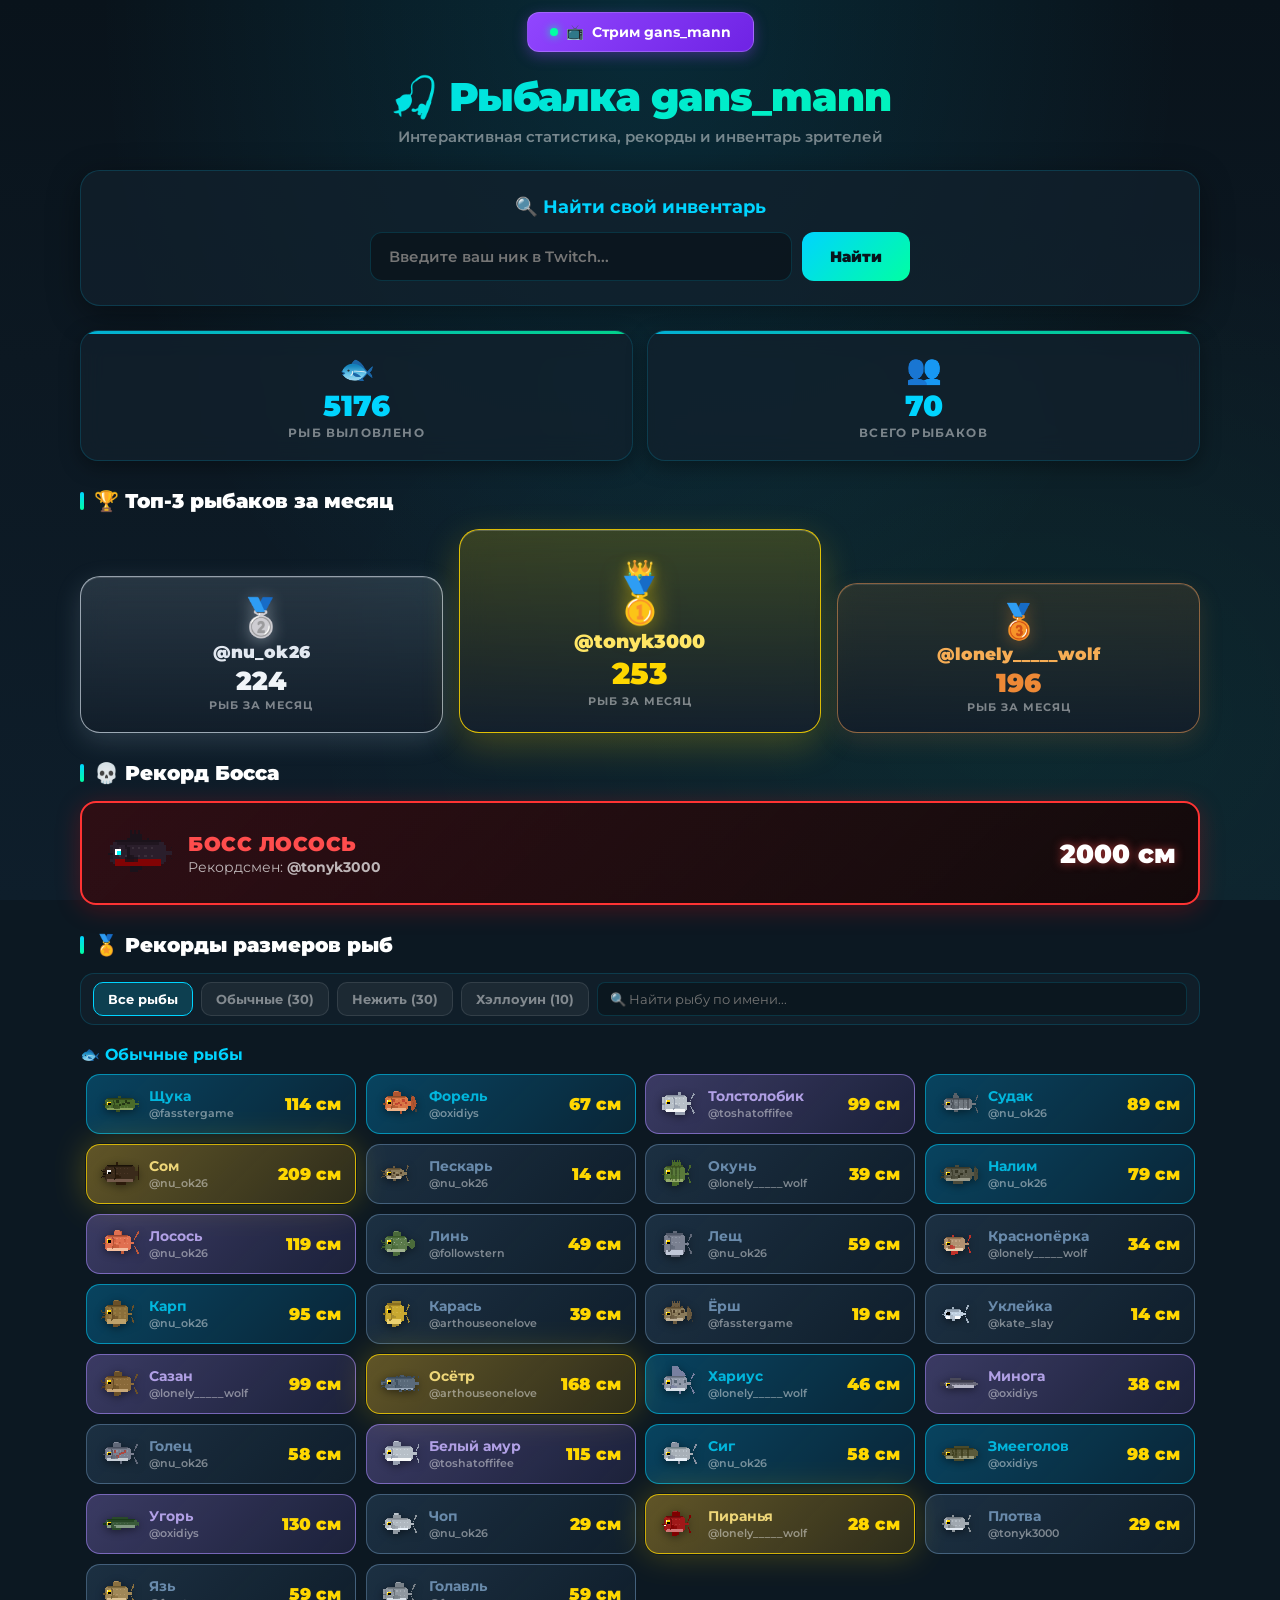
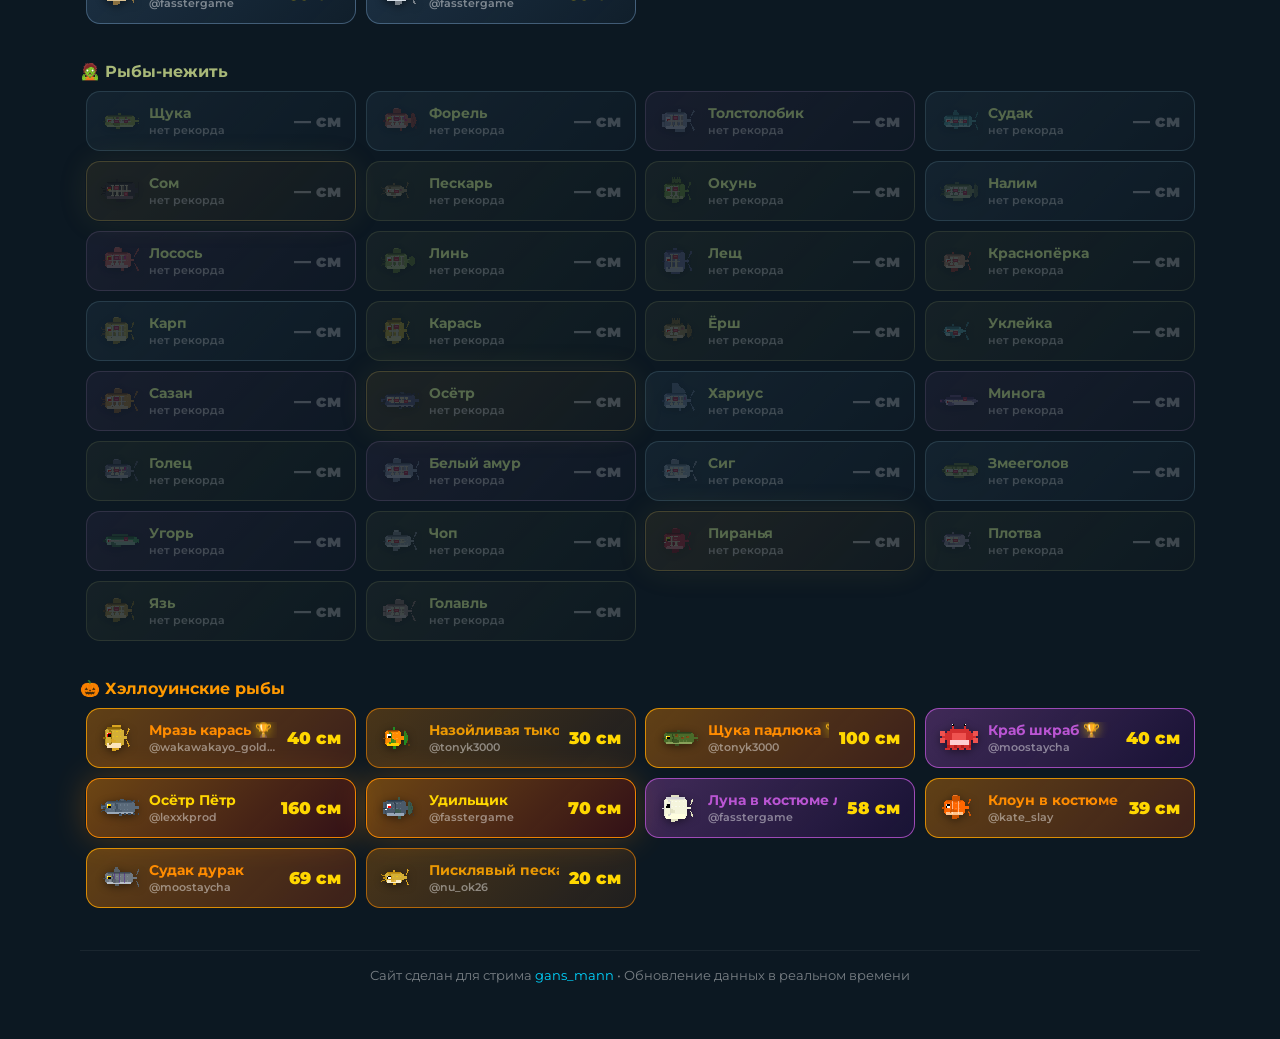
==== commit c5029675: "Update index.html" ====
--- a/index.html
+++ b/index.html
@@ -14,17 +14,13 @@
     --bg-card: rgba(18, 32, 45, 0.75);
     --bg-card-hover: rgba(25, 45, 65, 0.85);
     --border-card: rgba(0, 212, 255, 0.16);
-    --border-hover: rgba(0, 212, 255, 0.55);
     --accent-cyan: #00d4ff;
     --accent-green: #00ffa3;
     --accent-gold: #ffd700;
     --text-primary: #ffffff;
-    --text-secondary: rgba(255, 255, 255, 0.7);
     --text-muted: rgba(255, 255, 255, 0.45);
 }
-
 * { margin: 0; padding: 0; box-sizing: border-box; }
-
 body {
     font-family: 'Montserrat', sans-serif;
     background-color: var(--bg-main);
@@ -37,13 +33,9 @@
     padding: 12px 14px 40px; display: flex; justify-content: center;
     overflow-x: hidden; -webkit-font-smoothing: antialiased;
 }
-
 .container { width: 100%; max-width: 1120px; position: relative; z-index: 1; }
 
-/* Кнопка стрима сверху */
-.stream-btn-top {
-    display: flex; justify-content: center; margin-bottom: 20px;
-}
+.stream-btn-top { display: flex; justify-content: center; margin-bottom: 20px; }
 .twitch-btn {
     display: inline-flex; align-items: center; gap: 8px;
     background: linear-gradient(135deg, #9146ff 0%, #6f23e4 100%);
@@ -53,16 +45,9 @@
     border: 1px solid rgba(255, 255, 255, 0.2);
     box-shadow: 0 4px 14px rgba(145, 70, 255, 0.35);
 }
-.twitch-btn:hover {
-    background: linear-gradient(135deg, #a15aff 0%, #7d35ef 100%);
-    transform: translateY(-2px); box-shadow: 0 6px 22px rgba(145, 70, 255, 0.6);
-}
-.twitch-pulse-dot {
-    width: 8px; height: 8px; background: #00ffa3; border-radius: 50%;
-    box-shadow: 0 0 8px #00ffa3; display: inline-block; flex-shrink: 0;
-}
-
-/* Заголовок */
+.twitch-btn:hover { background: linear-gradient(135deg, #a15aff 0%, #7d35ef 100%); transform: translateY(-2px); box-shadow: 0 6px 22px rgba(145, 70, 255, 0.6); }
+.twitch-pulse-dot { width: 8px; height: 8px; background: #00ffa3; border-radius: 50%; box-shadow: 0 0 8px #00ffa3; display: inline-block; flex-shrink: 0; }
+
 .header { text-align: center; margin-bottom: 24px; animation: fadeInDown 0.7s ease; }
 @keyframes fadeInDown { from { opacity: 0; transform: translateY(-25px); } to { opacity: 1; transform: translateY(0); } }
 .header h1 {
@@ -73,7 +58,6 @@
 }
 .header .subtitle { font-size: 0.95rem; color: var(--text-muted); font-weight: 600; }
 
-/* Форма поиска */
 .search-box {
     background: var(--bg-card); border: 1px solid var(--border-card);
     border-radius: 20px; padding: 24px; margin-bottom: 24px;
@@ -81,10 +65,7 @@
     animation: fadeInUp 0.7s ease;
 }
 @keyframes fadeInUp { from { opacity: 0; transform: translateY(25px); } to { opacity: 1; transform: translateY(0); } }
-.search-title {
-    font-size: 1.15rem; margin-bottom: 14px; color: var(--accent-cyan);
-    font-weight: 700; text-align: center;
-}
+.search-title { font-size: 1.15rem; margin-bottom: 14px; color: var(--accent-cyan); font-weight: 700; text-align: center; }
 .search-input-wrap { display: flex; gap: 10px; max-width: 540px; margin: 0 auto; position: relative; }
 .search-input {
     flex: 1; padding: 14px 18px; background: rgba(10, 20, 28, 0.8);
@@ -101,7 +82,6 @@
 }
 .search-btn:hover { transform: translateY(-2px); filter: brightness(1.1); }
 
-/* Сетка статистики */
 .stats-grid { display: grid; grid-template-columns: repeat(auto-fit, minmax(200px, 1fr)); gap: 14px; margin-bottom: 24px; }
 .stat-card {
     background: var(--bg-card); backdrop-filter: blur(12px); -webkit-backdrop-filter: blur(12px);
@@ -110,20 +90,13 @@
     transition: transform 0.25s, border-color 0.25s, box-shadow 0.25s;
     box-shadow: 0 6px 20px rgba(0, 0, 0, 0.35);
 }
-.stat-card::before {
-    content: ''; position: absolute; top: 0; left: 0; right: 0; height: 3px;
-    background: linear-gradient(90deg, var(--accent-cyan), var(--accent-green)); opacity: 0.8;
-}
+.stat-card::before { content: ''; position: absolute; top: 0; left: 0; right: 0; height: 3px; background: linear-gradient(90deg, var(--accent-cyan), var(--accent-green)); opacity: 0.8; }
 .stat-card:hover { transform: translateY(-4px); border-color: var(--accent-cyan); box-shadow: 0 10px 30px rgba(0, 212, 255, 0.25); }
 .stat-icon { font-size: 1.8rem; margin-bottom: 4px; }
 .stat-val { font-size: 1.8rem; font-weight: 900; color: var(--accent-cyan); line-height: 1.1; margin-bottom: 4px; }
 .stat-lbl { font-size: 0.72rem; color: var(--text-muted); text-transform: uppercase; letter-spacing: 1.2px; font-weight: 700; }
 
-/* Топ-3 Пьедестал */
-.section-title {
-    font-size: 1.25rem; font-weight: 900; margin: 28px 0 16px;
-    display: flex; align-items: center; justify-content: space-between; gap: 12px; flex-wrap: wrap;
-}
+.section-title { font-size: 1.25rem; font-weight: 900; margin: 28px 0 16px; display: flex; align-items: center; justify-content: space-between; gap: 12px; flex-wrap: wrap; }
 .section-title-left { display: flex; align-items: center; gap: 10px; }
 .section-title-left::before { content: ''; width: 4px; height: 18px; background: linear-gradient(180deg, var(--accent-cyan), var(--accent-green)); border-radius: 2px; }
 
@@ -141,69 +114,33 @@
 .top-player-card .fish-count { font-size: 1.6rem; font-weight: 900; line-height: 1; }
 .top-player-card .fish-count-sub { font-size: 0.7rem; color: var(--text-muted); text-transform: uppercase; letter-spacing: 1px; font-weight: 700; margin-top: 5px; }
 
-/* 1-е место */
-.top-player-card.rank-1 {
-    order: 2; padding: 30px 16px 24px; border-color: rgba(255, 215, 0, 0.85);
-    background: linear-gradient(180deg, rgba(255, 215, 0, 0.18) 0%, rgba(20, 32, 45, 0.95) 100%);
-    box-shadow: 0 12px 36px rgba(255, 215, 0, 0.22), inset 0 1px 0 rgba(255, 255, 255, 0.2);
-}
+.top-player-card.rank-1 { order: 2; padding: 30px 16px 24px; border-color: rgba(255, 215, 0, 0.85); background: linear-gradient(180deg, rgba(255, 215, 0, 0.18) 0%, rgba(20, 32, 45, 0.95) 100%); box-shadow: 0 12px 36px rgba(255, 215, 0, 0.22), inset 0 1px 0 rgba(255, 255, 255, 0.2); }
 .top-player-card.rank-1:hover { box-shadow: 0 16px 44px rgba(255, 215, 0, 0.38); border-color: #ffd700; }
 .top-player-card.rank-1 .rank-crown { display: block; font-size: 1.4rem; line-height: 1; margin-bottom: -4px; filter: drop-shadow(0 2px 6px rgba(255, 215, 0, 0.7)); }
 .top-player-card.rank-1 .rank-medal { font-size: 2.8rem; filter: drop-shadow(0 4px 12px rgba(255, 215, 0, 0.5)); }
 .top-player-card.rank-1 .player-name { color: #ffe666; font-size: 1.2rem; }
 .top-player-card.rank-1 .fish-count { color: #ffd700; font-size: 1.9rem; }
 
-/* 2-е место */
-.top-player-card.rank-2 {
-    order: 1; padding: 22px 14px 20px; border-color: rgba(220, 230, 242, 0.65);
-    background: linear-gradient(180deg, rgba(200, 220, 240, 0.14) 0%, rgba(18, 30, 42, 0.95) 100%);
-    box-shadow: 0 8px 26px rgba(180, 200, 220, 0.18), inset 0 1px 0 rgba(255, 255, 255, 0.15);
-}
+.top-player-card.rank-2 { order: 1; padding: 22px 14px 20px; border-color: rgba(220, 230, 242, 0.65); background: linear-gradient(180deg, rgba(200, 220, 240, 0.14) 0%, rgba(18, 30, 42, 0.95) 100%); box-shadow: 0 8px 26px rgba(180, 200, 220, 0.18), inset 0 1px 0 rgba(255, 255, 255, 0.15); }
 .top-player-card.rank-2:hover { border-color: #e2e8f0; box-shadow: 0 12px 32px rgba(220, 230, 242, 0.3); }
 .top-player-card.rank-2 .rank-medal { font-size: 2.3rem; filter: drop-shadow(0 3px 8px rgba(220, 230, 242, 0.4)); }
 .top-player-card.rank-2 .player-name { color: #e2e8f0; }
 .top-player-card.rank-2 .fish-count { color: #f1f5f9; }
 
-/* 3-е место */
-.top-player-card.rank-3 {
-    order: 3; padding: 20px 14px 18px; border-color: rgba(215, 140, 80, 0.6);
-    background: linear-gradient(180deg, rgba(205, 127, 50, 0.14) 0%, rgba(18, 30, 42, 0.95) 100%);
-    box-shadow: 0 8px 24px rgba(205, 127, 50, 0.16), inset 0 1px 0 rgba(255, 255, 255, 0.1);
-}
+.top-player-card.rank-3 { order: 3; padding: 20px 14px 18px; border-color: rgba(215, 140, 80, 0.6); background: linear-gradient(180deg, rgba(205, 127, 50, 0.14) 0%, rgba(18, 30, 42, 0.95) 100%); box-shadow: 0 8px 24px rgba(205, 127, 50, 0.16), inset 0 1px 0 rgba(255, 255, 255, 0.1); }
 .top-player-card.rank-3:hover { border-color: #ed8936; box-shadow: 0 12px 30px rgba(205, 127, 50, 0.28); }
 .top-player-card.rank-3 .rank-medal { font-size: 2.1rem; filter: drop-shadow(0 3px 8px rgba(205, 127, 50, 0.4)); }
 .top-player-card.rank-3 .player-name { color: #f6ad55; }
 .top-player-card.rank-3 .fish-count { color: #ed8936; }
 
-/* Фильтры и поиск по рекордам */
-.filter-bar {
-    display: flex; gap: 8px; align-items: center; flex-wrap: wrap;
-    background: var(--bg-card); border: 1px solid var(--border-card);
-    border-radius: 14px; padding: 8px 12px; margin-bottom: 20px;
-}
-.filter-btn {
-    background: rgba(255, 255, 255, 0.05); border: 1px solid rgba(255, 255, 255, 0.1);
-    color: var(--text-secondary); padding: 8px 14px; border-radius: 10px;
-    font-family: inherit; font-size: 0.82rem; font-weight: 700; cursor: pointer;
-    transition: all 0.2s; white-space: nowrap;
-}
+.filter-bar { display: flex; gap: 8px; align-items: center; flex-wrap: wrap; background: var(--bg-card); border: 1px solid var(--border-card); border-radius: 14px; padding: 8px 12px; margin-bottom: 20px; }
+.filter-btn { background: rgba(255, 255, 255, 0.05); border: 1px solid rgba(255, 255, 255, 0.1); color: var(--text-muted); padding: 8px 14px; border-radius: 10px; font-family: inherit; font-size: 0.82rem; font-weight: 700; cursor: pointer; transition: all 0.2s; white-space: nowrap; }
 .filter-btn:hover, .filter-btn.active { background: rgba(0, 212, 255, 0.18); border-color: var(--accent-cyan); color: #fff; }
-.filter-search-input {
-    flex: 1; min-width: 160px; background: rgba(10, 20, 28, 0.7);
-    border: 1px solid var(--border-card); border-radius: 8px;
-    padding: 8px 12px; color: #fff; font-family: inherit; font-size: 0.82rem; outline: none;
-}
+.filter-search-input { flex: 1; min-width: 160px; background: rgba(10, 20, 28, 0.7); border: 1px solid var(--border-card); border-radius: 8px; padding: 8px 12px; color: #fff; font-family: inherit; font-size: 0.82rem; outline: none; }
 .filter-search-input:focus { border-color: var(--accent-cyan); }
 
-/* Рекорд Босса */
 .boss-box { margin-bottom: 24px; display: none; }
-.boss-card {
-    background: linear-gradient(135deg, rgba(80, 0, 0, 0.5) 0%, rgba(20, 5, 5, 0.85) 100%);
-    border: 2px solid #ff3333; border-radius: 16px; padding: 16px 22px;
-    display: flex; align-items: center; justify-content: space-between; gap: 16px;
-    box-shadow: 0 4px 25px rgba(255, 0, 0, 0.25);
-    position: relative; cursor: default;
-}
+.boss-card { background: linear-gradient(135deg, rgba(80, 0, 0, 0.5) 0%, rgba(20, 5, 5, 0.85) 100%); border: 2px solid #ff3333; border-radius: 16px; padding: 16px 22px; display: flex; align-items: center; justify-content: space-between; gap: 16px; box-shadow: 0 4px 25px rgba(255, 0, 0, 0.25); position: relative; cursor: default; }
 .boss-left { display: flex; align-items: center; gap: 16px; }
 .boss-img-wrap { width: 68px; height: 68px; flex-shrink: 0; }
 .boss-img-wrap img { width: 100%; height: 100%; object-fit: contain; image-rendering: pixelated; }
@@ -211,7 +148,6 @@
 .boss-holder { font-size: 0.85rem; color: rgba(255, 255, 255, 0.7); margin-top: 3px; }
 .boss-size { font-size: 1.6rem; font-weight: 900; color: #fff; text-shadow: 0 0 10px rgba(255, 77, 77, 0.6); white-space: nowrap; }
 
-/* Тултип для босса (и остальных) */
 .boss-card::after, .record-card::after {
     content: attr(data-tooltip);
     position: absolute; bottom: calc(100% + 12px); left: 50%;
@@ -233,175 +169,61 @@
 .boss-card:hover::after, .record-card:hover::after { opacity: 1; transform: translateX(-50%) translateY(0); }
 .boss-card:hover::before, .record-card:hover::before { opacity: 1; transform: translateX(-50%) translateY(0); }
 
-/* Сетка карточек рыб */
-.records-grid {
-    display: grid; grid-template-columns: repeat(auto-fill, minmax(260px, 1fr));
-    gap: 10px; margin-bottom: 26px; padding: 8px 6px 12px; margin-top: -8px;
-}
-.record-card {
-    background: var(--bg-card); border: 1.5px solid var(--border-card); border-radius: 14px;
-    padding: 10px 14px; display: flex; align-items: center; gap: 10px;
-    cursor: default; position: relative; transition: transform 0.25s, border-color 0.25s;
-    text-decoration: none; color: inherit; transform: translateZ(0); contain: layout style;
-}
+.records-grid { display: grid; grid-template-columns: repeat(auto-fill, minmax(260px, 1fr)); gap: 10px; margin-bottom: 26px; padding: 8px 6px 12px; margin-top: -8px; }
+.record-card { background: var(--bg-card); border: 1.5px solid var(--border-card); border-radius: 14px; padding: 10px 14px; display: flex; align-items: center; gap: 10px; cursor: default; position: relative; transition: transform 0.25s, border-color 0.25s; text-decoration: none; color: inherit; transform: translateZ(0); contain: layout style; }
 .record-card:hover { transform: translateY(-3px); }
 .record-card > * { position: relative; z-index: 2; }
-
-/* Свечение */
-.card-aura {
-    position: absolute; inset: -2px; border-radius: 16px; pointer-events: none;
-    opacity: 0; z-index: 1; will-change: opacity; transform: translateZ(0); transition: opacity 0.3s ease;
-}
-.record-icon {
-    width: 38px; height: 38px; image-rendering: pixelated; image-rendering: crisp-edges;
-    object-fit: contain; flex-shrink: 0; transition: transform 0.25s, filter 0.25s;
-    filter: drop-shadow(0 2px 4px rgba(0, 0, 0, 0.45));
-}
+.card-aura { position: absolute; inset: -2px; border-radius: 16px; pointer-events: none; opacity: 0; z-index: 1; will-change: opacity; transform: translateZ(0); transition: opacity 0.3s ease; }
+.record-icon { width: 38px; height: 38px; image-rendering: pixelated; image-rendering: crisp-edges; object-fit: contain; flex-shrink: 0; transition: transform 0.25s, filter 0.25s; filter: drop-shadow(0 2px 4px rgba(0, 0, 0, 0.45)); }
 .record-card:hover .record-icon { transform: scale(1.15); filter: drop-shadow(0 3px 8px rgba(0, 212, 255, 0.4)); }
-
 .record-info { flex: 1; min-width: 0; }
-.record-fish-name {
-    font-size: 0.86rem; font-weight: 700; white-space: nowrap; overflow: hidden;
-    text-overflow: ellipsis; display: flex; align-items: center; gap: 4px;
-}
-.record-fish-name .trophy-badge {
-    font-size: 0.85rem; display: inline-block;
-    filter: drop-shadow(0 0 6px rgba(255, 215, 0, 0.8));
-    animation: trophyShine 2.5s ease-in-out infinite; transform-origin: center;
-}
+.record-fish-name { font-size: 0.86rem; font-weight: 700; white-space: nowrap; overflow: hidden; text-overflow: ellipsis; display: flex; align-items: center; gap: 4px; }
+.record-fish-name .trophy-badge { font-size: 0.85rem; display: inline-block; filter: drop-shadow(0 0 6px rgba(255, 215, 0, 0.8)); animation: trophyShine 2.5s ease-in-out infinite; transform-origin: center; }
 @keyframes trophyShine { 0%, 100% { transform: scale(1) rotate(0deg); } 50% { transform: scale(1.18) rotate(6deg); } }
-.record-holder-text {
-    font-size: 0.7rem; color: var(--text-muted); font-weight: 600; margin-top: 2px;
-    white-space: nowrap; overflow: hidden; text-overflow: ellipsis;
-}
+.record-holder-text { font-size: 0.7rem; color: var(--text-muted); font-weight: 600; margin-top: 2px; white-space: nowrap; overflow: hidden; text-overflow: ellipsis; }
 .record-size-wrap { display: flex; flex-direction: column; align-items: flex-end; flex-shrink: 0; }
 .record-size-val { font-size: 1.05rem; font-weight: 900; color: var(--accent-gold); line-height: 1; }
 
-/* Редкости */
-.record-card.rarity-common {
-    color: rgba(140, 180, 220, 0.7); border-color: rgba(120, 160, 200, 0.45);
-    background: linear-gradient(135deg, rgba(70, 110, 150, 0.28) 0%, rgba(40, 70, 100, 0.15) 100%);
-}
-.record-card.rarity-common:hover {
-    border-color: rgba(170, 210, 250, 0.85);
-    background: linear-gradient(135deg, rgba(100, 150, 200, 0.4) 0%, rgba(60, 100, 140, 0.22) 100%);
-    box-shadow: 0 8px 24px rgba(120, 180, 230, 0.3);
-}
-.record-card.rarity-rare {
-    color: rgba(0, 212, 255, 0.8); border-color: rgba(0, 212, 255, 0.55);
-    background: linear-gradient(135deg, rgba(0, 180, 255, 0.28) 0%, rgba(0, 120, 180, 0.15) 100%);
-}
-.record-card.rarity-rare:hover {
-    border-color: rgba(100, 235, 255, 1);
-    background: linear-gradient(135deg, rgba(0, 212, 255, 0.45) 0%, rgba(0, 150, 220, 0.25) 100%);
-    box-shadow: 0 8px 28px rgba(0, 212, 255, 0.45);
-}
-.record-card.rarity-epic {
-    color: rgba(200, 180, 255, 0.85); border-color: rgba(167, 139, 250, 0.6);
-    background: linear-gradient(135deg, rgba(167, 139, 250, 0.3) 0%, rgba(120, 90, 200, 0.15) 100%);
-}
-.record-card.rarity-epic:hover {
-    border-color: rgba(220, 205, 255, 1);
-    background: linear-gradient(135deg, rgba(167, 139, 250, 0.48) 0%, rgba(140, 110, 220, 0.28) 100%);
-    box-shadow: 0 8px 32px rgba(167, 139, 250, 0.5);
-}
-.record-card.rarity-legendary {
-    color: rgba(255, 230, 130, 0.9); border-color: rgba(255, 215, 0, 0.75);
-    background: linear-gradient(135deg, rgba(255, 200, 50, 0.35) 0%, rgba(200, 140, 0, 0.18) 100%);
-}
-.record-card.rarity-legendary .card-aura {
-    box-shadow: 0 0 32px rgba(255, 215, 0, 0.6); opacity: 0.4; animation: gpuAuraPulse 3s ease-in-out infinite;
-}
+.record-card.rarity-common { color: rgba(140, 180, 220, 0.7); border-color: rgba(120, 160, 200, 0.45); background: linear-gradient(135deg, rgba(70, 110, 150, 0.28) 0%, rgba(40, 70, 100, 0.15) 100%); }
+.record-card.rarity-common:hover { border-color: rgba(170, 210, 250, 0.85); background: linear-gradient(135deg, rgba(100, 150, 200, 0.4) 0%, rgba(60, 100, 140, 0.22) 100%); box-shadow: 0 8px 24px rgba(120, 180, 230, 0.3); }
+.record-card.rarity-rare { color: rgba(0, 212, 255, 0.8); border-color: rgba(0, 212, 255, 0.55); background: linear-gradient(135deg, rgba(0, 180, 255, 0.28) 0%, rgba(0, 120, 180, 0.15) 100%); }
+.record-card.rarity-rare:hover { border-color: rgba(100, 235, 255, 1); background: linear-gradient(135deg, rgba(0, 212, 255, 0.45) 0%, rgba(0, 150, 220, 0.25) 100%); box-shadow: 0 8px 28px rgba(0, 212, 255, 0.45); }
+.record-card.rarity-epic { color: rgba(200, 180, 255, 0.85); border-color: rgba(167, 139, 250, 0.6); background: linear-gradient(135deg, rgba(167, 139, 250, 0.3) 0%, rgba(120, 90, 200, 0.15) 100%); }
+.record-card.rarity-epic:hover { border-color: rgba(220, 205, 255, 1); background: linear-gradient(135deg, rgba(167, 139, 250, 0.48) 0%, rgba(140, 110, 220, 0.28) 100%); box-shadow: 0 8px 32px rgba(167, 139, 250, 0.5); }
+.record-card.rarity-legendary { color: rgba(255, 230, 130, 0.9); border-color: rgba(255, 215, 0, 0.75); background: linear-gradient(135deg, rgba(255, 200, 50, 0.35) 0%, rgba(200, 140, 0, 0.18) 100%); }
+.record-card.rarity-legendary .card-aura { box-shadow: 0 0 32px rgba(255, 215, 0, 0.6); opacity: 0.4; animation: gpuAuraPulse 3s ease-in-out infinite; }
 @keyframes gpuAuraPulse { 0%, 100% { opacity: 0.35; } 50% { opacity: 0.9; } }
-.record-card.rarity-legendary:hover {
-    border-color: rgba(255, 245, 150, 1);
-    background: linear-gradient(135deg, rgba(255, 215, 0, 0.5) 0%, rgba(220, 160, 20, 0.3) 100%);
-}
+.record-card.rarity-legendary:hover { border-color: rgba(255, 245, 150, 1); background: linear-gradient(135deg, rgba(255, 215, 0, 0.5) 0%, rgba(220, 160, 20, 0.3) 100%); }
 .record-card.rarity-legendary:hover .card-aura { opacity: 1; box-shadow: 0 0 42px rgba(255, 215, 0, 0.85); }
 
-/* Нежить */
-.record-card.undead.rarity-common {
-    color: rgba(150, 170, 120, 0.8); border-color: rgba(120, 130, 90, 0.55);
-    background: linear-gradient(135deg, rgba(70, 80, 60, 0.4) 0%, rgba(40, 50, 35, 0.2) 100%);
-}
-.record-card.undead.rarity-common:hover {
-    border-color: rgba(180, 200, 140, 0.9);
-    background: linear-gradient(135deg, rgba(100, 120, 80, 0.55) 0%, rgba(60, 75, 50, 0.3) 100%);
-    box-shadow: 0 8px 24px rgba(140, 160, 100, 0.4);
-}
-.record-card.undead.rarity-rare {
-    color: rgba(130, 180, 200, 0.85); border-color: rgba(100, 140, 160, 0.65);
-    background: linear-gradient(135deg, rgba(60, 90, 110, 0.4) 0%, rgba(40, 60, 80, 0.2) 100%);
-}
-.record-card.undead.rarity-rare:hover {
-    border-color: rgba(160, 210, 240, 0.95);
-    background: linear-gradient(135deg, rgba(90, 130, 160, 0.55) 0%, rgba(60, 90, 110, 0.3) 100%);
-    box-shadow: 0 8px 28px rgba(110, 160, 190, 0.45);
-}
-.record-card.undead.rarity-epic {
-    color: rgba(160, 140, 190, 0.85); border-color: rgba(120, 100, 140, 0.7);
-    background: linear-gradient(135deg, rgba(80, 60, 100, 0.4) 0%, rgba(50, 40, 70, 0.2) 100%);
-}
-.record-card.undead.rarity-epic:hover {
-    border-color: rgba(200, 180, 230, 0.95);
-    background: linear-gradient(135deg, rgba(120, 95, 150, 0.55) 0%, rgba(80, 65, 110, 0.3) 100%);
-    box-shadow: 0 8px 30px rgba(150, 120, 180, 0.45);
-}
-.record-card.undead.rarity-legendary {
-    color: rgba(200, 180, 120, 0.9); border-color: rgba(160, 140, 70, 0.8);
-    background: linear-gradient(135deg, rgba(110, 90, 50, 0.42) 0%, rgba(70, 55, 30, 0.22) 100%);
-}
-.record-card.undead.rarity-legendary .card-aura {
-    box-shadow: 0 0 32px rgba(160, 140, 70, 0.65); opacity: 0.4; animation: gpuAuraPulse 3s ease-in-out infinite;
-}
-.record-card.undead.rarity-legendary:hover {
-    border-color: rgba(230, 210, 120, 1);
-    background: linear-gradient(135deg, rgba(140, 120, 60, 0.6) 0%, rgba(90, 75, 40, 0.35) 100%);
-}
+.record-card.undead.rarity-common { color: rgba(150, 170, 120, 0.8); border-color: rgba(120, 130, 90, 0.55); background: linear-gradient(135deg, rgba(70, 80, 60, 0.4) 0%, rgba(40, 50, 35, 0.2) 100%); }
+.record-card.undead.rarity-common:hover { border-color: rgba(180, 200, 140, 0.9); background: linear-gradient(135deg, rgba(100, 120, 80, 0.55) 0%, rgba(60, 75, 50, 0.3) 100%); box-shadow: 0 8px 24px rgba(140, 160, 100, 0.4); }
+.record-card.undead.rarity-rare { color: rgba(130, 180, 200, 0.85); border-color: rgba(100, 140, 160, 0.65); background: linear-gradient(135deg, rgba(60, 90, 110, 0.4) 0%, rgba(40, 60, 80, 0.2) 100%); }
+.record-card.undead.rarity-rare:hover { border-color: rgba(160, 210, 240, 0.95); background: linear-gradient(135deg, rgba(90, 130, 160, 0.55) 0%, rgba(60, 90, 110, 0.3) 100%); box-shadow: 0 8px 28px rgba(110, 160, 190, 0.45); }
+.record-card.undead.rarity-epic { color: rgba(160, 140, 190, 0.85); border-color: rgba(120, 100, 140, 0.7); background: linear-gradient(135deg, rgba(80, 60, 100, 0.4) 0%, rgba(50, 40, 70, 0.2) 100%); }
+.record-card.undead.rarity-epic:hover { border-color: rgba(200, 180, 230, 0.95); background: linear-gradient(135deg, rgba(120, 95, 150, 0.55) 0%, rgba(80, 65, 110, 0.3) 100%); box-shadow: 0 8px 30px rgba(150, 120, 180, 0.45); }
+.record-card.undead.rarity-legendary { color: rgba(200, 180, 120, 0.9); border-color: rgba(160, 140, 70, 0.8); background: linear-gradient(135deg, rgba(110, 90, 50, 0.42) 0%, rgba(70, 55, 30, 0.22) 100%); }
+.record-card.undead.rarity-legendary .card-aura { box-shadow: 0 0 32px rgba(160, 140, 70, 0.65); opacity: 0.4; animation: gpuAuraPulse 3s ease-in-out infinite; }
+.record-card.undead.rarity-legendary:hover { border-color: rgba(230, 210, 120, 1); background: linear-gradient(135deg, rgba(140, 120, 60, 0.6) 0%, rgba(90, 75, 40, 0.35) 100%); }
 .record-card.undead.rarity-legendary:hover .card-aura { opacity: 1; box-shadow: 0 0 38px rgba(180, 160, 80, 0.8); }
 .record-card.undead .record-fish-name { color: #b0cb80; }
 
-/* Хэллоуин */
-.record-card.halloween.rarity-common {
-    color: rgba(255, 165, 0, 0.9); border-color: rgba(255, 140, 0, 0.6);
-    background: linear-gradient(135deg, rgba(255, 140, 0, 0.25) 0%, rgba(139, 69, 19, 0.15) 100%);
-}
-.record-card.halloween.rarity-rare {
-    color: #ff8c00; border-color: rgba(255, 165, 0, 0.8);
-    background: linear-gradient(135deg, rgba(255, 140, 0, 0.35) 0%, rgba(255, 69, 0, 0.2) 100%);
-}
-.record-card.halloween.rarity-epic {
-    color: #ba55d3; border-color: rgba(186, 85, 211, 0.8);
-    background: linear-gradient(135deg, rgba(186, 85, 211, 0.3) 0%, rgba(75, 0, 130, 0.2) 100%);
-}
-.record-card.halloween.rarity-legendary {
-    color: #ffd700; border-color: rgba(255, 140, 0, 0.9);
-    background: linear-gradient(135deg, rgba(255, 140, 0, 0.4) 0%, rgba(139, 0, 0, 0.3) 100%);
-}
-.record-card.halloween.rarity-legendary .card-aura {
-    box-shadow: 0 0 32px rgba(255, 140, 0, 0.6); opacity: 0.4; animation: gpuAuraPulse 3s ease-in-out infinite;
-}
-
-/* Пустые карточки */
+.record-card.halloween.rarity-common { color: rgba(255, 165, 0, 0.9); border-color: rgba(255, 140, 0, 0.6); background: linear-gradient(135deg, rgba(255, 140, 0, 0.25) 0%, rgba(139, 69, 19, 0.15) 100%); }
+.record-card.halloween.rarity-rare { color: #ff8c00; border-color: rgba(255, 165, 0, 0.8); background: linear-gradient(135deg, rgba(255, 140, 0, 0.35) 0%, rgba(255, 69, 0, 0.2) 100%); }
+.record-card.halloween.rarity-epic { color: #ba55d3; border-color: rgba(186, 85, 211, 0.8); background: linear-gradient(135deg, rgba(186, 85, 211, 0.3) 0%, rgba(75, 0, 130, 0.2) 100%); }
+.record-card.halloween.rarity-legendary { color: #ffd700; border-color: rgba(255, 140, 0, 0.9); background: linear-gradient(135deg, rgba(255, 140, 0, 0.4) 0%, rgba(139, 0, 0, 0.3) 100%); }
+.record-card.halloween.rarity-legendary .card-aura { box-shadow: 0 0 32px rgba(255, 140, 0, 0.6); opacity: 0.4; animation: gpuAuraPulse 3s ease-in-out infinite; }
+
 .record-card.empty { opacity: 0.45; border-color: rgba(255, 255, 255, 0.08); }
 .record-card.empty:hover { opacity: 0.8; border-color: rgba(255, 255, 255, 0.2); }
 .record-card.empty .record-icon { opacity: 0.45; }
 .record-card.empty .record-size-val { color: var(--text-muted); }
 
-/* Загрузка */
 .loading-box { text-align: center; padding: 40px 20px; color: var(--text-muted); font-size: 0.95rem; }
-.spinner {
-    display: inline-block; width: 22px; height: 22px;
-    border: 2px solid rgba(0, 212, 255, 0.25); border-top-color: var(--accent-cyan);
-    border-radius: 50%; animation: spin 0.8s linear infinite; vertical-align: middle; margin-right: 8px;
-}
+.spinner { display: inline-block; width: 22px; height: 22px; border: 2px solid rgba(0, 212, 255, 0.25); border-top-color: var(--accent-cyan); border-radius: 50%; animation: spin 0.8s linear infinite; vertical-align: middle; margin-right: 8px; }
 @keyframes spin { to { transform: rotate(360deg); } }
 
-/* Подвал */
-.footer {
-    text-align: center; margin-top: 30px; padding: 16px; font-size: 0.82rem;
-    color: var(--text-muted); border-top: 1px solid rgba(255, 255, 255, 0.06);
-}
+.footer { text-align: center; margin-top: 30px; padding: 16px; font-size: 0.82rem; color: var(--text-muted); border-top: 1px solid rgba(255, 255, 255, 0.06); }
 .footer a { color: var(--accent-cyan); text-decoration: none; transition: color 0.2s; }
 .footer a:hover { color: var(--accent-green); }
 
@@ -421,8 +243,6 @@
 </head>
 <body>
 <div class="container">
-    
-    <!-- Кнопка стрима на самом верху -->
     <div class="stream-btn-top">
         <a href="https://twitch.tv/gans_mann" target="_blank" rel="noopener noreferrer" class="twitch-btn">
             <span class="twitch-pulse-dot"></span>
@@ -487,7 +307,6 @@
     </footer>
 </div>
 
-<script src="./data.js"></script>
 <script src="./fish-icons.js?v=3"></script>
 <script>
 const DATA_URL = 'data.json';
